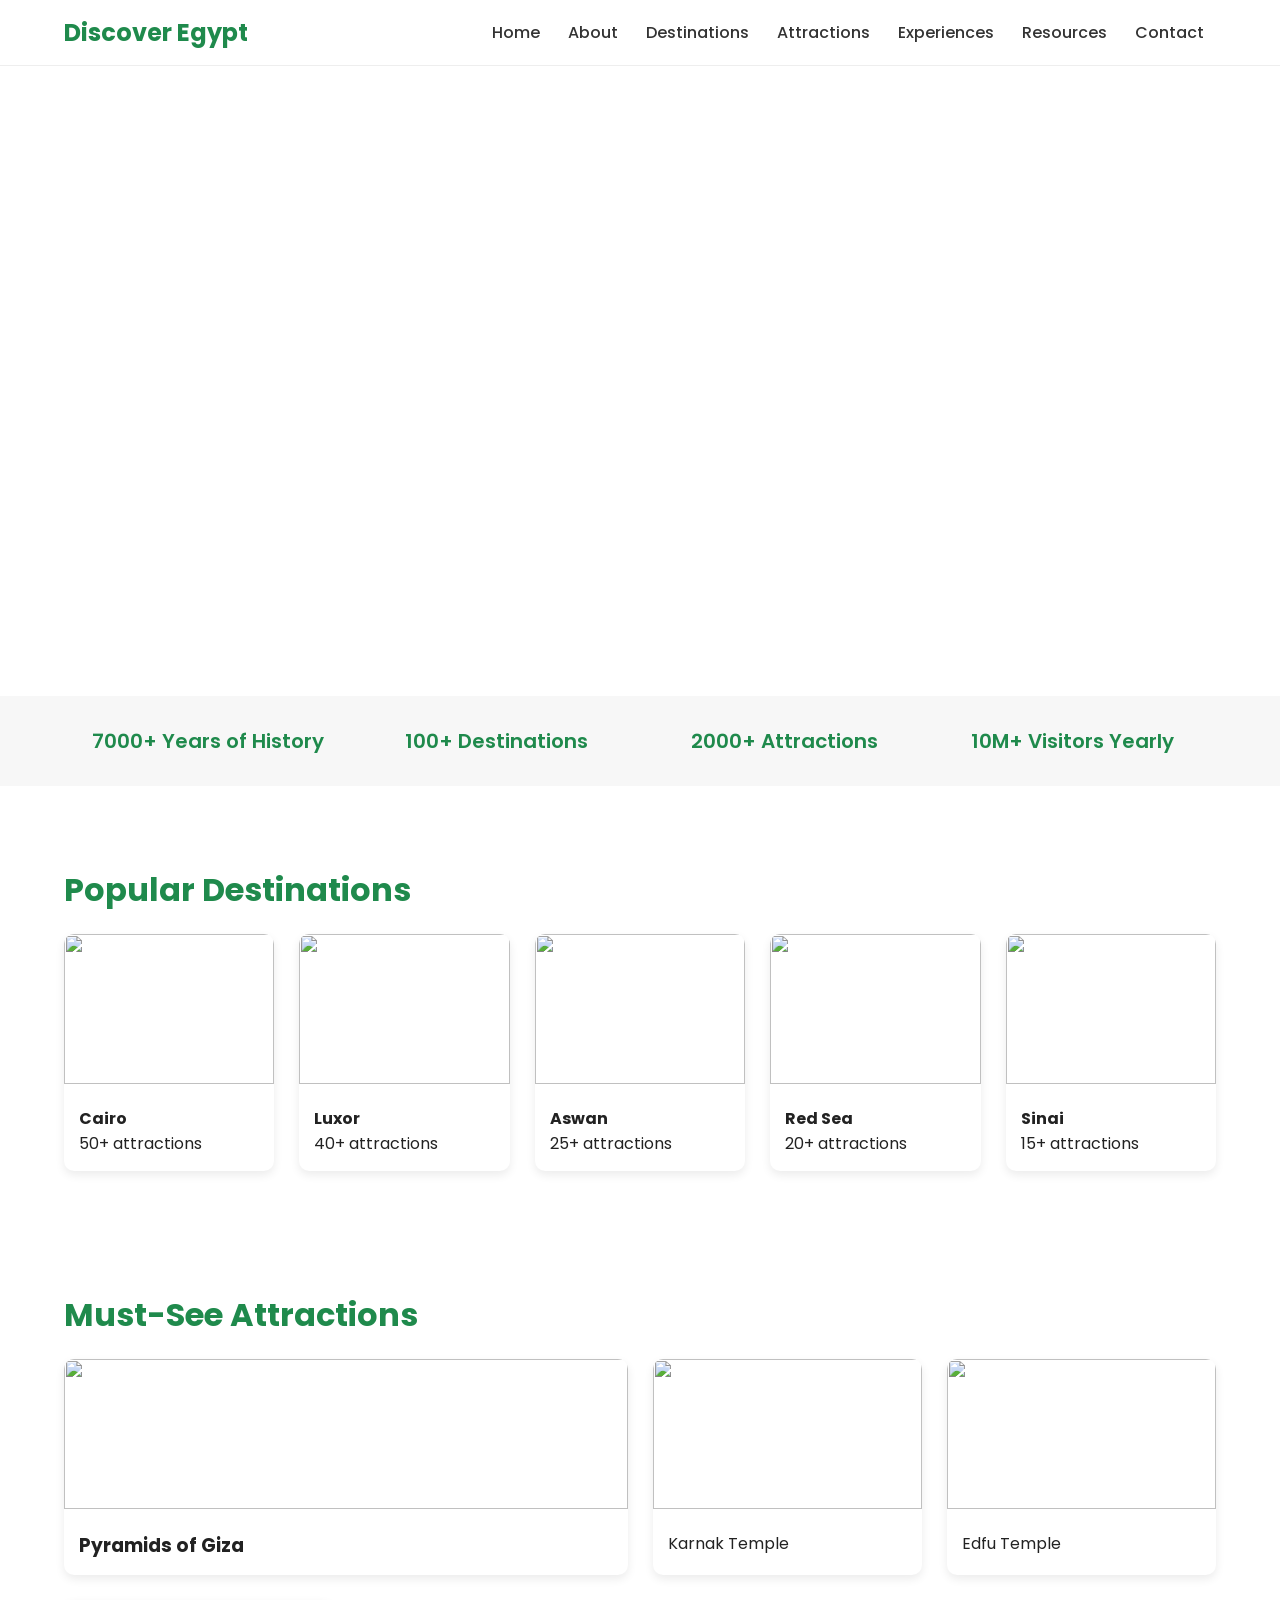
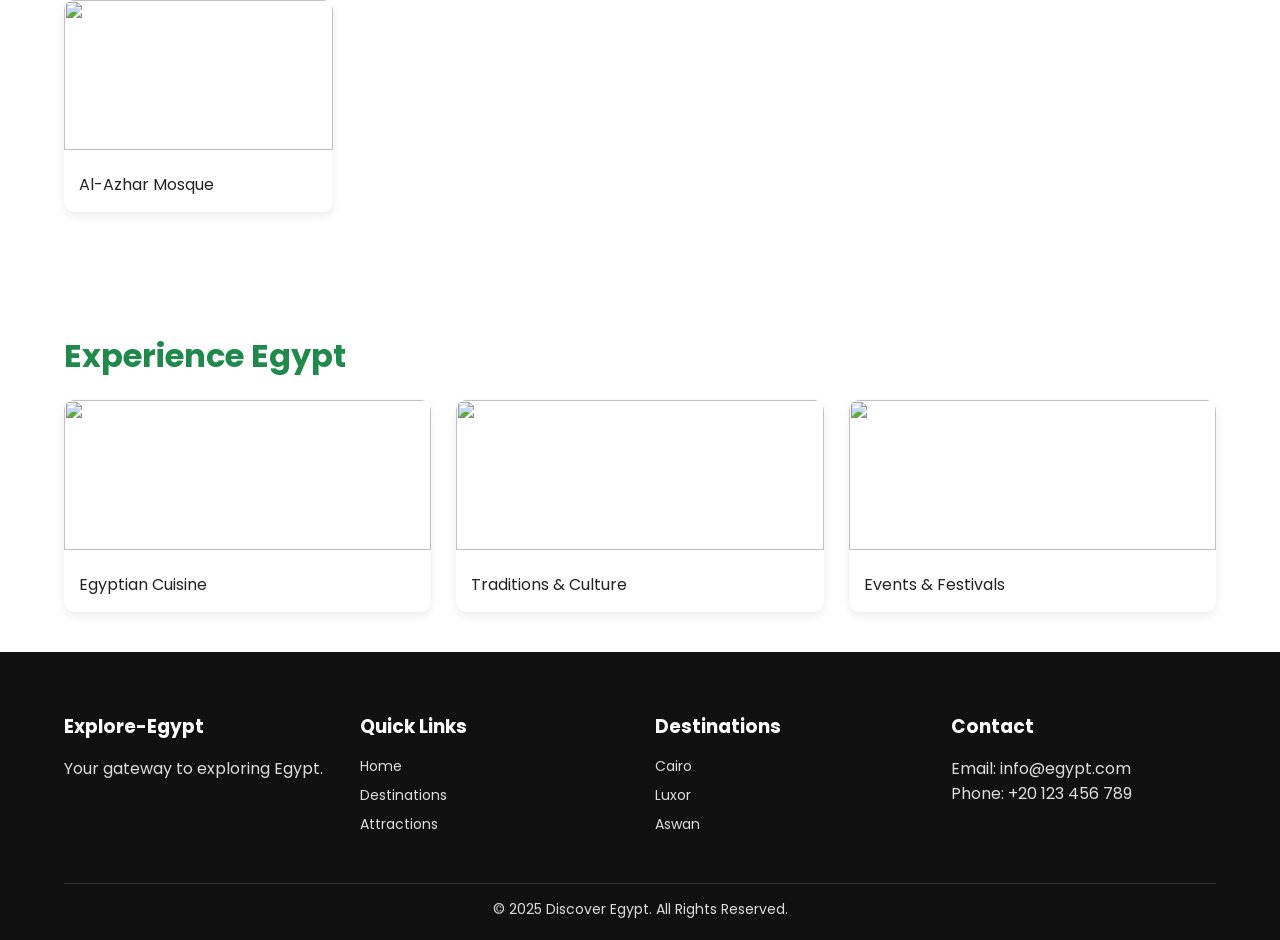
==== index.html @ 211d5eeb "footer relinked" ====
<!DOCTYPE html>
<html lang="en">
<head>
  <meta charset="UTF-8" />
  <meta name="viewport" content="width=device-width, initial-scale=1.0" />
  <title>Discover Egypt</title>
  <link rel="stylesheet" href="styles.css" />
  <link rel="preconnect" href="https://fonts.googleapis.com">
  <link rel="preconnect" href="https://fonts.gstatic.com" crossorigin>
  <link href="https://fonts.googleapis.com/css2?family=Poppins:wght@300;400;600;700&display=swap" rel="stylesheet">
 
</head>
<body>


  <!-- Header -->
  <header>
    <a href="index.html" class="logo">Discover Egypt</a>
    <nav>
      <a href="index.html">Home</a>
      <a href="pages/about-egypt/About.html">About</a>
      <a href="pages/destinations/destinations.html">Destinations</a>
      <a href="pages/attractions/attractions.html">Attractions</a>
      <a href="pages/Experience/experience.html">Experiences</a>
      <a href="#">Resources</a>
      <a href="pages/information/information.html">Contact</a>
    </nav>
  </header>

  <!-- Hero Section -->
  <div class="hero">
    <div class="hero-content">
      <h1>Experience the Magic of Egypt</h1>
      <p>Explore ancient wonders, vibrant cities, and breathtaking landscapes.</p>

    </div>


  </div>

  <!-- Stats Bar -->
  <div class="stats">
    <div>7000+ Years of History</div>
    <div>100+ Destinations</div>
    <div>2000+ Attractions</div>
    <div>10M+ Visitors Yearly</div>
  </div>

  <!-- Popular Destinations -->
  <section>
    <h2>Popular Destinations</h2>
    <div class="grid grid-6">
      <div class="card"><img src="https://images.unsplash.com/photo-1710211288826-b7df3ab71588?q=80&w=964&auto=format&fit=crop&ixlib=rb-4.1.0&ixid=M3wxMjA3fDB8MHxwaG90by1wYWdlfHx8fGVufDB8fHx8fA%3D%3D"><div class="card-body"><h4>Cairo</h4><p>50+ attractions</p></div></div>
      <div class="card"><img src="https://images.unsplash.com/photo-1587975844610-40f1ad10d07e?q=80&w=871&auto=format&fit=crop&ixlib=rb-4.1.0&ixid=M3wxMjA3fDB8MHxwaG90by1wYWdlfHx8fGVufDB8fHx8fA%3D%3D"><div class="card-body"><h4>Luxor</h4><p>40+ attractions</p></div></div>
      <div class="card"><img src="https://images.unsplash.com/photo-1644517270263-4112379d97ca?q=80&w=870&auto=format&fit=crop&ixlib=rb-4.1.0&ixid=M3wxMjA3fDB8MHxwaG90by1wYWdlfHx8fGVufDB8fHx8fA%3D%3D"><div class="card-body"><h4>Aswan</h4><p>25+ attractions</p></div></div>
      <div class="card"><img src="https://images.unsplash.com/photo-1568575621216-ca74d9a8c687?q=80&w=774&auto=format&fit=crop&ixlib=rb-4.1.0&ixid=M3wxMjA3fDB8MHxwaG90by1wYWdlfHx8fGVufDB8fHx8fA%3D%3D"><div class="card-body"><h4>Red Sea</h4><p>20+ attractions</p></div></div>
      <div class="card"><img src="https://images.unsplash.com/photo-1661270288617-f3168c7a18be?q=80&w=870&auto=format&fit=crop&ixlib=rb-4.1.0&ixid=M3wxMjA3fDB8MHxwaG90by1wYWdlfHx8fGVufDB8fHx8fA%3D%3D"><div class="card-body"><h4>Sinai</h4><p>15+ attractions</p></div></div>
    </div>
  </section>

  <!-- Must-See Attractions -->
  <section>
    <h2>Must-See Attractions</h2>
    <div class="grid grid-4">
      <div class="card" style="grid-column:span 2;">
        <img src="https://images.unsplash.com/photo-1541769740-098e80269166?q=80&w=794&auto=format&fit=crop&ixlib=rb-4.1.0&ixid=M3wxMjA3fDB8MHxwaG90by1wYWdlfHx8fGVufDB8fHx8fA%3D%3D">
        <div class="card-body"><h3>Pyramids of Giza</h3></div>
      </div>
      <div class="card"><img src="https://images.unsplash.com/photo-1663601896596-ee0f9daac04c?q=80&w=1032&auto=format&fit=crop&ixlib=rb-4.1.0&ixid=M3wxMjA3fDB8MHxwaG90by1wYWdlfHx8fGVufDB8fHx8fA%3D%3D"><div class="card-body">Karnak Temple</div></div>
      <div class="card"><img src="https://images.unsplash.com/photo-1557640047-75c97a5f1ea4?q=80&w=895&auto=format&fit=crop&ixlib=rb-4.1.0&ixid=M3wxMjA3fDB8MHxwaG90by1wYWdlfHx8fGVufDB8fHx8fA%3D%3D"><div class="card-body">Edfu Temple
</div></div>
      <div class="card"><img src="https://images.unsplash.com/photo-1760973519064-fc146406c871?q=80&w=870&auto=format&fit=crop&ixlib=rb-4.1.0&ixid=M3wxMjA3fDB8MHxwaG90by1wYWdlfHx8fGVufDB8fHx8fA%3D%3D"><div class="card-body">Al-Azhar Mosque</div></div>
    </div>
  </section>

  <!-- Experience Egypt -->
  <section>
    <h2>Experience Egypt</h2>
    <div class="grid grid-3">
      <div class="card"><img src="https://encrypted-tbn0.gstatic.com/images?q=tbn:ANd9GcRutwoFAMGiBYYudVaVljI_EJWD6Njbiil3AsA520cEIspyPs7y8ZnjxVe3uP-BN_KBZIMoJg&s=10"><div class="card-body">Egyptian Cuisine</div></div>
      <div class="card"><img src="https://unitedguidestravel.com/wp-content/uploads/2023/03/ramadan-in-egypt-celebrations-800x500.jpg"><div class="card-body">Traditions & Culture</div></div>
      <div class="card"><img src="https://www.egypttoday.com/siteimages/Larg/20251102125800580.jpg"><div class="card-body">Events & Festivals</div></div>
    </div>
  </section>

  <!-- Footer -->
  <footer>
    <div class="footer-grid">
      <div><h3>Explore-Egypt</h3><p>Your gateway to exploring Egypt.</p></div>
      <div><h3>Quick Links</h3><a href="index.html">Home</a><a href="pages/destinations/destinations.html">Destinations</a><a href="pages/attractions/attractions.html">Attractions</a></div>
      <div><h3>Destinations</h3><a href="#">Cairo</a><a href="#">Luxor</a><a href="#">Aswan</a></div>
      <div><h3>Contact</h3><p>Email: info@egypt.com</p><p>Phone: +20 123 456 789</p></div>
    </div>
    <div class="copyright">© 2025 Discover Egypt. All Rights Reserved.</div>
  </footer>

</body>
</html>
---- styles.css ----
* {margin:0; padding:0; box-sizing:border-box; font-family:'Poppins', sans-serif;}
    body {background:#fff; color:#222;}
    a {text-decoration:none;}

    /* Colors */
    :root {
      --green:#1f8a4c;
      --dark-green:#146238;
      --light:#f7f7f7;
      --gray:#555;
    }


    /* Header */
    header {padding:15px 5%; display:flex; justify-content:space-between; align-items:center; border-bottom:1px solid #eee;}
    header .logo {font-size:24px; font-weight:700; color:var(--green);} 
    header nav a {margin:0 12px; color:#333; font-weight:500;}    
    header nav a:hover {color:var(--green);}    
    header .search {font-size:20px; cursor:pointer; color:var(--green);}    

    /* Hero */
    .hero {background:url('https://images.unsplash.com/photo-1597500993730-613ee0eab73b?q=80&w=870&auto=format&fit=crop&ixlib=rb-4.1.0&ixid=M3wxMjA3fDB8MHxwaG90by1wYWdlfHx8fGVufDB8fHx8fA%3D%3D') center/cover no-repeat;
           height:70vh; display:flex; align-items:center; padding:0 5%; color:#fff; position:relative;}
    .hero-content {max-width:550px;}
    .hero h1 {font-size:48px; font-weight:700; line-height:1.2;}
    .hero p {margin:15px 0 25px; font-size:18px;}
    .btn {display:inline-block; padding:12px 25px; border-radius:6px; font-weight:600;}
    .btn-primary {background:var(--green); color:#fff;}
    .btn-outline {border:2px solid #fff; color:#fff; margin-left:10px;}


    /* Sections */
    section {padding:80px 5% 40px;}
    h2 {font-size:32px; margin-bottom:20px; color:var(--green);}    

    /* Cards Grid */
    .grid {display:grid; gap:25px;}
    .grid-3 {grid-template-columns:repeat(auto-fit, minmax(260px, 1fr));}
    .grid-4 {grid-template-columns:repeat(auto-fit, minmax(230px, 1fr));}
    .grid-6 {grid-template-columns:repeat(auto-fit, minmax(200px, 1fr));}

    .card {border-radius:10px; overflow:hidden; background:#fff; box-shadow:0 4px 10px rgba(0,0,0,0.08); transition:0.3s;}
    .card:hover {transform:translateY(-5px);}    
    .card img {width:100%; height:150px; object-fit:cover;}
    .card-body {padding:15px;}

    /* Stats Bar */
    .stats {background:var(--light); display:grid; grid-template-columns:repeat(4,1fr);
            text-align:center; padding:30px 5%;}
    .stats div {font-size:20px; font-weight:600; color:var(--green);}    

    /* CTA */
    .cta {background:var(--green); color:#fff; text-align:center; padding:60px 5%; border-radius:10px;}
    .cta h2 {color:#fff; margin-bottom:20px;}
    .cta .btn-outline {border-color:#fff;}

    /* Footer */
    footer {background:#111; color:#ddd; padding:60px 5% 20px;}
    footer h3 {color:#fff; margin-bottom:15px;}
    .footer-grid {display:grid; grid-template-columns:repeat(auto-fit, minmax(220px,1fr)); gap:30px;}
    footer a {color:#ddd; display:block; margin-bottom:8px; font-size:14px;}

    .copyright {text-align:center; border-top:1px solid #333; margin-top:40px; padding-top:15px; font-size:14px;}
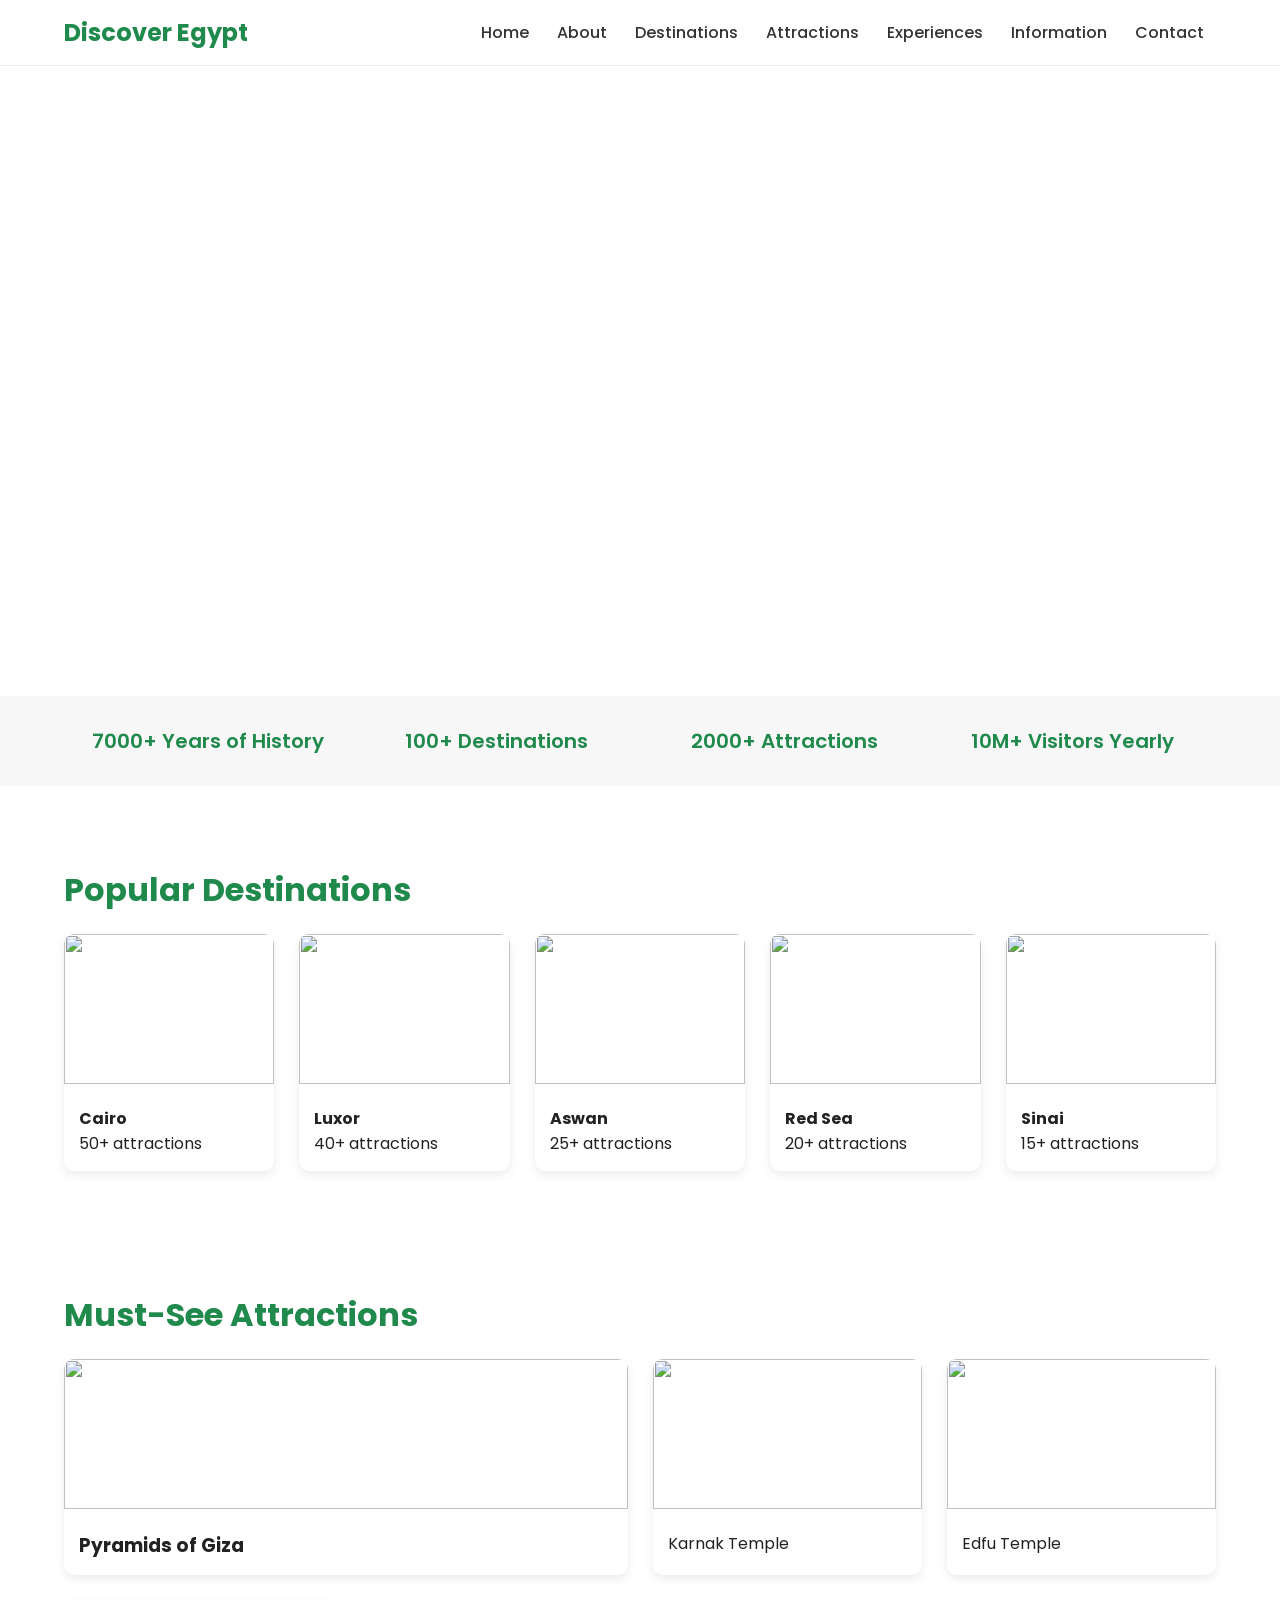
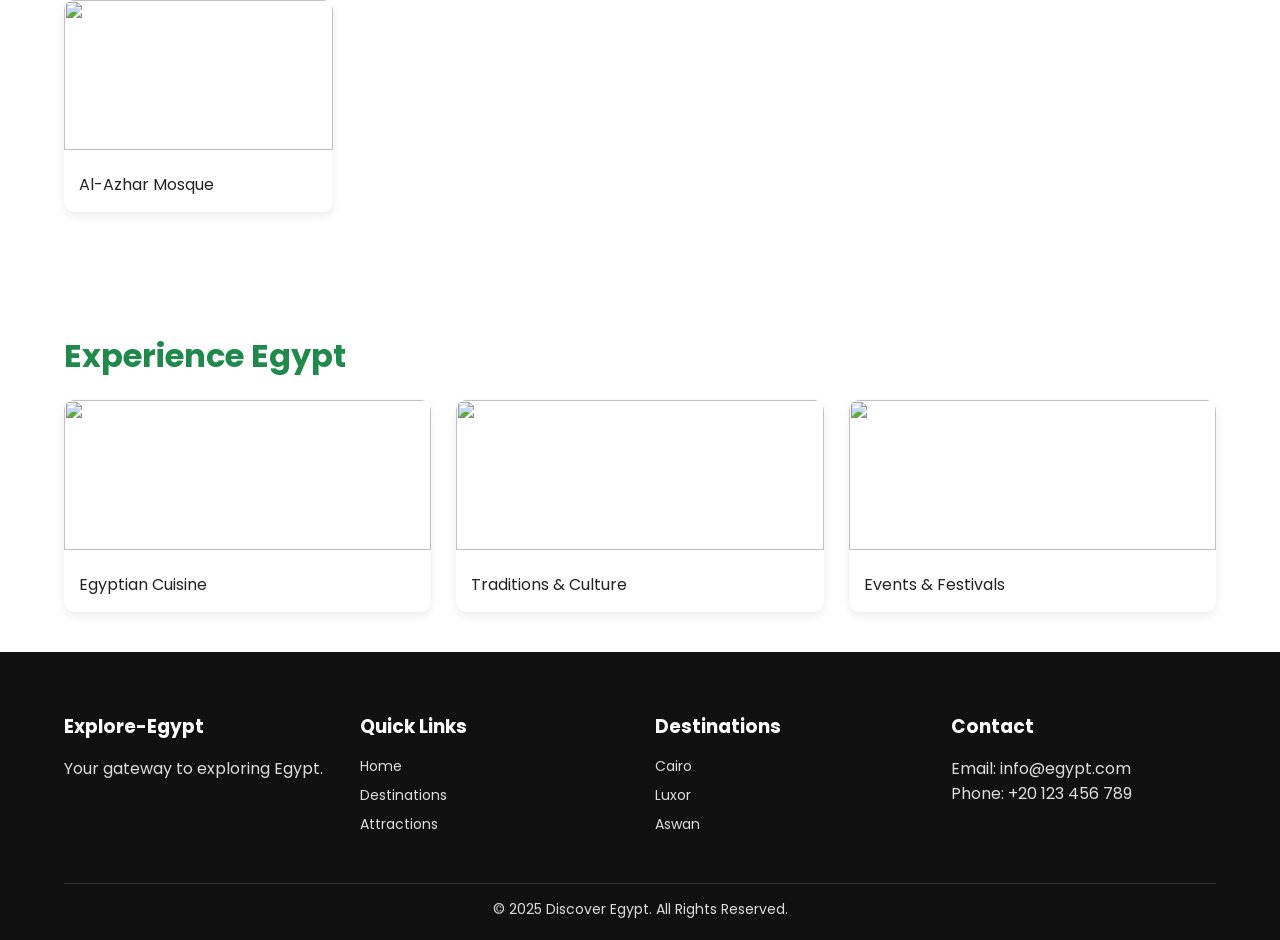
==== commit 033ed230: "details" ====
--- a/index.html
+++ b/index.html
@@ -1,5 +1,6 @@
 <!DOCTYPE html>
 <html lang="en">
+
 <head>
   <meta charset="UTF-8" />
   <meta name="viewport" content="width=device-width, initial-scale=1.0" />
@@ -8,8 +9,9 @@
   <link rel="preconnect" href="https://fonts.googleapis.com">
   <link rel="preconnect" href="https://fonts.gstatic.com" crossorigin>
   <link href="https://fonts.googleapis.com/css2?family=Poppins:wght@300;400;600;700&display=swap" rel="stylesheet">
- 
+
 </head>
+
 <body>
 
 
@@ -21,9 +23,9 @@
       <a href="pages/about-egypt/About.html">About</a>
       <a href="pages/destinations/destinations.html">Destinations</a>
       <a href="pages/attractions/attractions.html">Attractions</a>
-      <a href="pages/Experience/experience.html">Experiences</a>
-      <a href="#">Resources</a>
-      <a href="pages/information/information.html">Contact</a>
+      <a href="#">Experiences</a>
+      <a href="pages/information/information.html">Information</a>
+      <a href="pages/information/information.html#contact">Contact</a>
     </nav>
   </header>
 
@@ -50,11 +52,41 @@
   <section>
     <h2>Popular Destinations</h2>
     <div class="grid grid-6">
-      <div class="card"><img src="https://images.unsplash.com/photo-1710211288826-b7df3ab71588?q=80&w=964&auto=format&fit=crop&ixlib=rb-4.1.0&ixid=M3wxMjA3fDB8MHxwaG90by1wYWdlfHx8fGVufDB8fHx8fA%3D%3D"><div class="card-body"><h4>Cairo</h4><p>50+ attractions</p></div></div>
-      <div class="card"><img src="https://images.unsplash.com/photo-1587975844610-40f1ad10d07e?q=80&w=871&auto=format&fit=crop&ixlib=rb-4.1.0&ixid=M3wxMjA3fDB8MHxwaG90by1wYWdlfHx8fGVufDB8fHx8fA%3D%3D"><div class="card-body"><h4>Luxor</h4><p>40+ attractions</p></div></div>
-      <div class="card"><img src="https://images.unsplash.com/photo-1644517270263-4112379d97ca?q=80&w=870&auto=format&fit=crop&ixlib=rb-4.1.0&ixid=M3wxMjA3fDB8MHxwaG90by1wYWdlfHx8fGVufDB8fHx8fA%3D%3D"><div class="card-body"><h4>Aswan</h4><p>25+ attractions</p></div></div>
-      <div class="card"><img src="https://images.unsplash.com/photo-1568575621216-ca74d9a8c687?q=80&w=774&auto=format&fit=crop&ixlib=rb-4.1.0&ixid=M3wxMjA3fDB8MHxwaG90by1wYWdlfHx8fGVufDB8fHx8fA%3D%3D"><div class="card-body"><h4>Red Sea</h4><p>20+ attractions</p></div></div>
-      <div class="card"><img src="https://images.unsplash.com/photo-1661270288617-f3168c7a18be?q=80&w=870&auto=format&fit=crop&ixlib=rb-4.1.0&ixid=M3wxMjA3fDB8MHxwaG90by1wYWdlfHx8fGVufDB8fHx8fA%3D%3D"><div class="card-body"><h4>Sinai</h4><p>15+ attractions</p></div></div>
+      <div class="card" data-card-key="cairo"><img
+          src="https://images.unsplash.com/photo-1710211288826-b7df3ab71588?q=80&w=964&auto=format&fit=crop&ixlib=rb-4.1.0&ixid=M3wxMjA3fDB8MHxwaG90by1wYWdlfHx8fGVufDB8fHx8fA%3D%3D">
+        <div class="card-body">
+          <h4>Cairo</h4>
+          <p>50+ attractions</p>
+        </div>
+      </div>
+      <div class="card" data-card-key="luxor"><img
+          src="https://images.unsplash.com/photo-1587975844610-40f1ad10d07e?q=80&w=871&auto=format&fit=crop&ixlib=rb-4.1.0&ixid=M3wxMjA3fDB8MHxwaG90by1wYWdlfHx8fGVufDB8fHx8fA%3D%3D">
+        <div class="card-body">
+          <h4>Luxor</h4>
+          <p>40+ attractions</p>
+        </div>
+      </div>
+      <div class="card" data-card-key="aswan"><img
+          src="https://images.unsplash.com/photo-1644517270263-4112379d97ca?q=80&w=870&auto=format&fit=crop&ixlib=rb-4.1.0&ixid=M3wxMjA3fDB8MHxwaG90by1wYWdlfHx8fGVufDB8fHx8fA%3D%3D">
+        <div class="card-body">
+          <h4>Aswan</h4>
+          <p>25+ attractions</p>
+        </div>
+      </div>
+      <div class="card" data-card-key="redsea"><img
+          src="https://images.unsplash.com/photo-1568575621216-ca74d9a8c687?q=80&w=774&auto=format&fit=crop&ixlib=rb-4.1.0&ixid=M3wxMjA3fDB8MHxwaG90by1wYWdlfHx8fGVufDB8fHx8fA%3D%3D">
+        <div class="card-body">
+          <h4>Red Sea</h4>
+          <p>20+ attractions</p>
+        </div>
+      </div>
+      <div class="card" data-card-key="sinai"><img
+          src="https://images.unsplash.com/photo-1661270288617-f3168c7a18be?q=80&w=870&auto=format&fit=crop&ixlib=rb-4.1.0&ixid=M3wxMjA3fDB8MHxwaG90by1wYWdlfHx8fGVufDB8fHx8fA%3D%3D">
+        <div class="card-body">
+          <h4>Sinai</h4>
+          <p>15+ attractions</p>
+        </div>
+      </div>
     </div>
   </section>
 
@@ -62,14 +94,26 @@
   <section>
     <h2>Must-See Attractions</h2>
     <div class="grid grid-4">
-      <div class="card" style="grid-column:span 2;">
-        <img src="https://images.unsplash.com/photo-1541769740-098e80269166?q=80&w=794&auto=format&fit=crop&ixlib=rb-4.1.0&ixid=M3wxMjA3fDB8MHxwaG90by1wYWdlfHx8fGVufDB8fHx8fA%3D%3D">
-        <div class="card-body"><h3>Pyramids of Giza</h3></div>
+      <div class="card" style="grid-column:span 2;" data-card-key="pyramids-giza">
+        <img
+          src="https://images.unsplash.com/photo-1541769740-098e80269166?q=80&w=794&auto=format&fit=crop&ixlib=rb-4.1.0&ixid=M3wxMjA3fDB8MHxwaG90by1wYWdlfHx8fGVufDB8fHx8fA%3D%3D">
+        <div class="card-body">
+          <h3>Pyramids of Giza</h3>
+        </div>
       </div>
-      <div class="card"><img src="https://images.unsplash.com/photo-1663601896596-ee0f9daac04c?q=80&w=1032&auto=format&fit=crop&ixlib=rb-4.1.0&ixid=M3wxMjA3fDB8MHxwaG90by1wYWdlfHx8fGVufDB8fHx8fA%3D%3D"><div class="card-body">Karnak Temple</div></div>
-      <div class="card"><img src="https://images.unsplash.com/photo-1557640047-75c97a5f1ea4?q=80&w=895&auto=format&fit=crop&ixlib=rb-4.1.0&ixid=M3wxMjA3fDB8MHxwaG90by1wYWdlfHx8fGVufDB8fHx8fA%3D%3D"><div class="card-body">Edfu Temple
-</div></div>
-      <div class="card"><img src="https://images.unsplash.com/photo-1760973519064-fc146406c871?q=80&w=870&auto=format&fit=crop&ixlib=rb-4.1.0&ixid=M3wxMjA3fDB8MHxwaG90by1wYWdlfHx8fGVufDB8fHx8fA%3D%3D"><div class="card-body">Al-Azhar Mosque</div></div>
+      <div class="card" data-card-key="karnak-temple"><img
+          src="https://images.unsplash.com/photo-1663601896596-ee0f9daac04c?q=80&w=1032&auto=format&fit=crop&ixlib=rb-4.1.0&ixid=M3wxMjA3fDB8MHxwaG90by1wYWdlfHx8fGVufDB8fHx8fA%3D%3D">
+        <div class="card-body">Karnak Temple</div>
+      </div>
+      <div class="card" data-card-key="edfu-temple"><img
+          src="https://images.unsplash.com/photo-1557640047-75c97a5f1ea4?q=80&w=895&auto=format&fit=crop&ixlib=rb-4.1.0&ixid=M3wxMjA3fDB8MHxwaG90by1wYWdlfHx8fGVufDB8fHx8fA%3D%3D">
+        <div class="card-body">Edfu Temple
+        </div>
+      </div>
+      <div class="card" data-card-key="al-azhar-mosque"><img
+          src="https://images.unsplash.com/photo-1760973519064-fc146406c871?q=80&w=870&auto=format&fit=crop&ixlib=rb-4.1.0&ixid=M3wxMjA3fDB8MHxwaG90by1wYWdlfHx8fGVufDB8fHx8fA%3D%3D">
+        <div class="card-body">Al-Azhar Mosque</div>
+      </div>
     </div>
   </section>
 
@@ -77,22 +121,44 @@
   <section>
     <h2>Experience Egypt</h2>
     <div class="grid grid-3">
-      <div class="card"><img src="https://encrypted-tbn0.gstatic.com/images?q=tbn:ANd9GcRutwoFAMGiBYYudVaVljI_EJWD6Njbiil3AsA520cEIspyPs7y8ZnjxVe3uP-BN_KBZIMoJg&s=10"><div class="card-body">Egyptian Cuisine</div></div>
-      <div class="card"><img src="https://unitedguidestravel.com/wp-content/uploads/2023/03/ramadan-in-egypt-celebrations-800x500.jpg"><div class="card-body">Traditions & Culture</div></div>
-      <div class="card"><img src="https://www.egypttoday.com/siteimages/Larg/20251102125800580.jpg"><div class="card-body">Events & Festivals</div></div>
+      <div class="card" data-card-key="egyptian-cuisine"><img
+          src="https://encrypted-tbn0.gstatic.com/images?q=tbn:ANd9GcRutwoFAMGiBYYudVaVljI_EJWD6Njbiil3AsA520cEIspyPs7y8ZnjxVe3uP-BN_KBZIMoJg&s=10">
+        <div class="card-body">Egyptian Cuisine</div>
+      </div>
+      <div class="card" data-card-key="traditions-culture"><img
+          src="https://unitedguidestravel.com/wp-content/uploads/2023/03/ramadan-in-egypt-celebrations-800x500.jpg">
+        <div class="card-body">Traditions & Culture</div>
+      </div>
+      <div class="card" data-card-key="events-festivals"><img src="https://www.egypttoday.com/siteimages/Larg/20251102125800580.jpg">
+        <div class="card-body">Events & Festivals</div>
+      </div>
     </div>
   </section>
 
   <!-- Footer -->
   <footer>
     <div class="footer-grid">
-      <div><h3>Explore-Egypt</h3><p>Your gateway to exploring Egypt.</p></div>
-      <div><h3>Quick Links</h3><a href="index.html">Home</a><a href="pages/destinations/destinations.html">Destinations</a><a href="pages/attractions/attractions.html">Attractions</a></div>
-      <div><h3>Destinations</h3><a href="#">Cairo</a><a href="#">Luxor</a><a href="#">Aswan</a></div>
-      <div><h3>Contact</h3><p>Email: info@egypt.com</p><p>Phone: +20 123 456 789</p></div>
+      <div>
+        <h3>Explore-Egypt</h3>
+        <p>Your gateway to exploring Egypt.</p>
+      </div>
+      <div>
+        <h3>Quick Links</h3><a href="index.html">Home</a><a
+          href="pages/destinations/destinations.html">Destinations</a><a
+          href="pages/attractions/attractions.html">Attractions</a>
+      </div>
+      <div>
+        <h3>Destinations</h3><a href="#">Cairo</a><a href="#">Luxor</a><a href="#">Aswan</a>
+      </div>
+      <div>
+        <h3>Contact</h3>
+        <p>Email: info@egypt.com</p>
+        <p>Phone: +20 123 456 789</p>
+      </div>
     </div>
     <div class="copyright">© 2025 Discover Egypt. All Rights Reserved.</div>
   </footer>
 
 </body>
-</html>
+
+</html>
--- a/styles.css
+++ b/styles.css
@@ -1,63 +1,220 @@
-    * {margin:0; padding:0; box-sizing:border-box; font-family:'Poppins', sans-serif;}
-    body {background:#fff; color:#222;}
-    a {text-decoration:none;}
+    * {
+      margin: 0;
+      padding: 0;
+      box-sizing: border-box;
+      font-family: 'Poppins', sans-serif;
+    }
+
+    body {
+      background: #fff;
+      color: #222;
+    }
+
+    a {
+      text-decoration: none;
+    }
 
     /* Colors */
     :root {
-      --green:#1f8a4c;
-      --dark-green:#146238;
-      --light:#f7f7f7;
-      --gray:#555;
+      --green: #1f8a4c;
+      --dark-green: #146238;
+      --light: #f7f7f7;
+      --gray: #555;
     }
 
 
     /* Header */
-    header {padding:15px 5%; display:flex; justify-content:space-between; align-items:center; border-bottom:1px solid #eee;}
-    header .logo {font-size:24px; font-weight:700; color:var(--green);} 
-    header nav a {margin:0 12px; color:#333; font-weight:500;}    
-    header nav a:hover {color:var(--green);}    
-    header .search {font-size:20px; cursor:pointer; color:var(--green);}    
+    header {
+      padding: 15px 5%;
+      display: flex;
+      justify-content: space-between;
+      align-items: center;
+      border-bottom: 1px solid #eee;
+    }
+
+    header .logo {
+      font-size: 24px;
+      font-weight: 700;
+      color: var(--green);
+      text-decoration: none;
+    }
+
+    header nav a {
+      margin: 0 12px;
+      color: #333;
+      font-weight: 500;
+      text-decoration: none;
+    }
+
+    header nav a:hover {
+      color: var(--green);
+      text-decoration: none;
+    }
+
+    header .search {
+      font-size: 20px;
+      cursor: pointer;
+      color: var(--green);
+    }
 
     /* Hero */
-    .hero {background:url('https://images.unsplash.com/photo-1597500993730-613ee0eab73b?q=80&w=870&auto=format&fit=crop&ixlib=rb-4.1.0&ixid=M3wxMjA3fDB8MHxwaG90by1wYWdlfHx8fGVufDB8fHx8fA%3D%3D') center/cover no-repeat;
-           height:70vh; display:flex; align-items:center; padding:0 5%; color:#fff; position:relative;}
-    .hero-content {max-width:550px;}
-    .hero h1 {font-size:48px; font-weight:700; line-height:1.2;}
-    .hero p {margin:15px 0 25px; font-size:18px;}
-    .btn {display:inline-block; padding:12px 25px; border-radius:6px; font-weight:600;}
-    .btn-primary {background:var(--green); color:#fff;}
-    .btn-outline {border:2px solid #fff; color:#fff; margin-left:10px;}
+    .hero {
+      background: url('https://images.unsplash.com/photo-1597500993730-613ee0eab73b?q=80&w=870&auto=format&fit=crop&ixlib=rb-4.1.0&ixid=M3wxMjA3fDB8MHxwaG90by1wYWdlfHx8fGVufDB8fHx8fA%3D%3D') center/cover no-repeat;
+      height: 70vh;
+      display: flex;
+      align-items: center;
+      padding: 0 5%;
+      color: #fff;
+      position: relative;
+    }
+
+    .hero-content {
+      max-width: 550px;
+    }
+
+    .hero h1 {
+      font-size: 48px;
+      font-weight: 700;
+      line-height: 1.2;
+    }
+
+    .hero p {
+      margin: 15px 0 25px;
+      font-size: 18px;
+    }
+
+    .btn {
+      display: inline-block;
+      padding: 12px 25px;
+      border-radius: 6px;
+      font-weight: 600;
+    }
+
+    .btn-primary {
+      background: var(--green);
+      color: #fff;
+    }
+
+    .btn-outline {
+      border: 2px solid #fff;
+      color: #fff;
+      margin-left: 10px;
+    }
 
 
     /* Sections */
-    section {padding:80px 5% 40px;}
-    h2 {font-size:32px; margin-bottom:20px; color:var(--green);}    
+    section {
+      padding: 80px 5% 40px;
+    }
+
+    h2 {
+      font-size: 32px;
+      margin-bottom: 20px;
+      color: var(--green);
+    }
 
     /* Cards Grid */
-    .grid {display:grid; gap:25px;}
-    .grid-3 {grid-template-columns:repeat(auto-fit, minmax(260px, 1fr));}
-    .grid-4 {grid-template-columns:repeat(auto-fit, minmax(230px, 1fr));}
-    .grid-6 {grid-template-columns:repeat(auto-fit, minmax(200px, 1fr));}
-
-    .card {border-radius:10px; overflow:hidden; background:#fff; box-shadow:0 4px 10px rgba(0,0,0,0.08); transition:0.3s;}
-    .card:hover {transform:translateY(-5px);}    
-    .card img {width:100%; height:150px; object-fit:cover;}
-    .card-body {padding:15px;}
+    .grid {
+      display: grid;
+      gap: 25px;
+    }
+
+    .grid-3 {
+      grid-template-columns: repeat(auto-fit, minmax(260px, 1fr));
+    }
+
+    .grid-4 {
+      grid-template-columns: repeat(auto-fit, minmax(230px, 1fr));
+    }
+
+    .grid-6 {
+      grid-template-columns: repeat(auto-fit, minmax(200px, 1fr));
+    }
+
+    .card {
+      border-radius: 10px;
+      overflow: hidden;
+      background: #fff;
+      box-shadow: 0 4px 10px rgba(0, 0, 0, 0.08);
+      transition: 0.3s;
+    }
+
+    .card:hover {
+      transform: translateY(-5px);
+    }
+
+    .card img {
+      width: 100%;
+      height: 150px;
+      object-fit: cover;
+    }
+
+    .card-body {
+      padding: 15px;
+    }
 
     /* Stats Bar */
-    .stats {background:var(--light); display:grid; grid-template-columns:repeat(4,1fr);
-            text-align:center; padding:30px 5%;}
-    .stats div {font-size:20px; font-weight:600; color:var(--green);}    
+    .stats {
+      background: var(--light);
+      display: grid;
+      grid-template-columns: repeat(4, 1fr);
+      text-align: center;
+      padding: 30px 5%;
+    }
+
+    .stats div {
+      font-size: 20px;
+      font-weight: 600;
+      color: var(--green);
+    }
 
     /* CTA */
-    .cta {background:var(--green); color:#fff; text-align:center; padding:60px 5%; border-radius:10px;}
-    .cta h2 {color:#fff; margin-bottom:20px;}
-    .cta .btn-outline {border-color:#fff;}
+    .cta {
+      background: var(--green);
+      color: #fff;
+      text-align: center;
+      padding: 60px 5%;
+      border-radius: 10px;
+    }
+
+    .cta h2 {
+      color: #fff;
+      margin-bottom: 20px;
+    }
+
+    .cta .btn-outline {
+      border-color: #fff;
+    }
 
     /* Footer */
-    footer {background:#111; color:#ddd; padding:60px 5% 20px;}
-    footer h3 {color:#fff; margin-bottom:15px;}
-    .footer-grid {display:grid; grid-template-columns:repeat(auto-fit, minmax(220px,1fr)); gap:30px;}
-    footer a {color:#ddd; display:block; margin-bottom:8px; font-size:14px;}
-
-    .copyright {text-align:center; border-top:1px solid #333; margin-top:40px; padding-top:15px; font-size:14px;}
+    footer {
+      background: #111;
+      color: #ddd;
+      padding: 60px 5% 20px;
+    }
+
+    footer h3 {
+      color: #fff;
+      margin-bottom: 15px;
+    }
+
+    .footer-grid {
+      display: grid;
+      grid-template-columns: repeat(auto-fit, minmax(220px, 1fr));
+      gap: 30px;
+    }
+
+    footer a {
+      color: #ddd;
+      display: block;
+      margin-bottom: 8px;
+      font-size: 14px;
+    }
+
+    .copyright {
+      text-align: center;
+      border-top: 1px solid #333;
+      margin-top: 40px;
+      padding-top: 15px;
+      font-size: 14px;
+    }
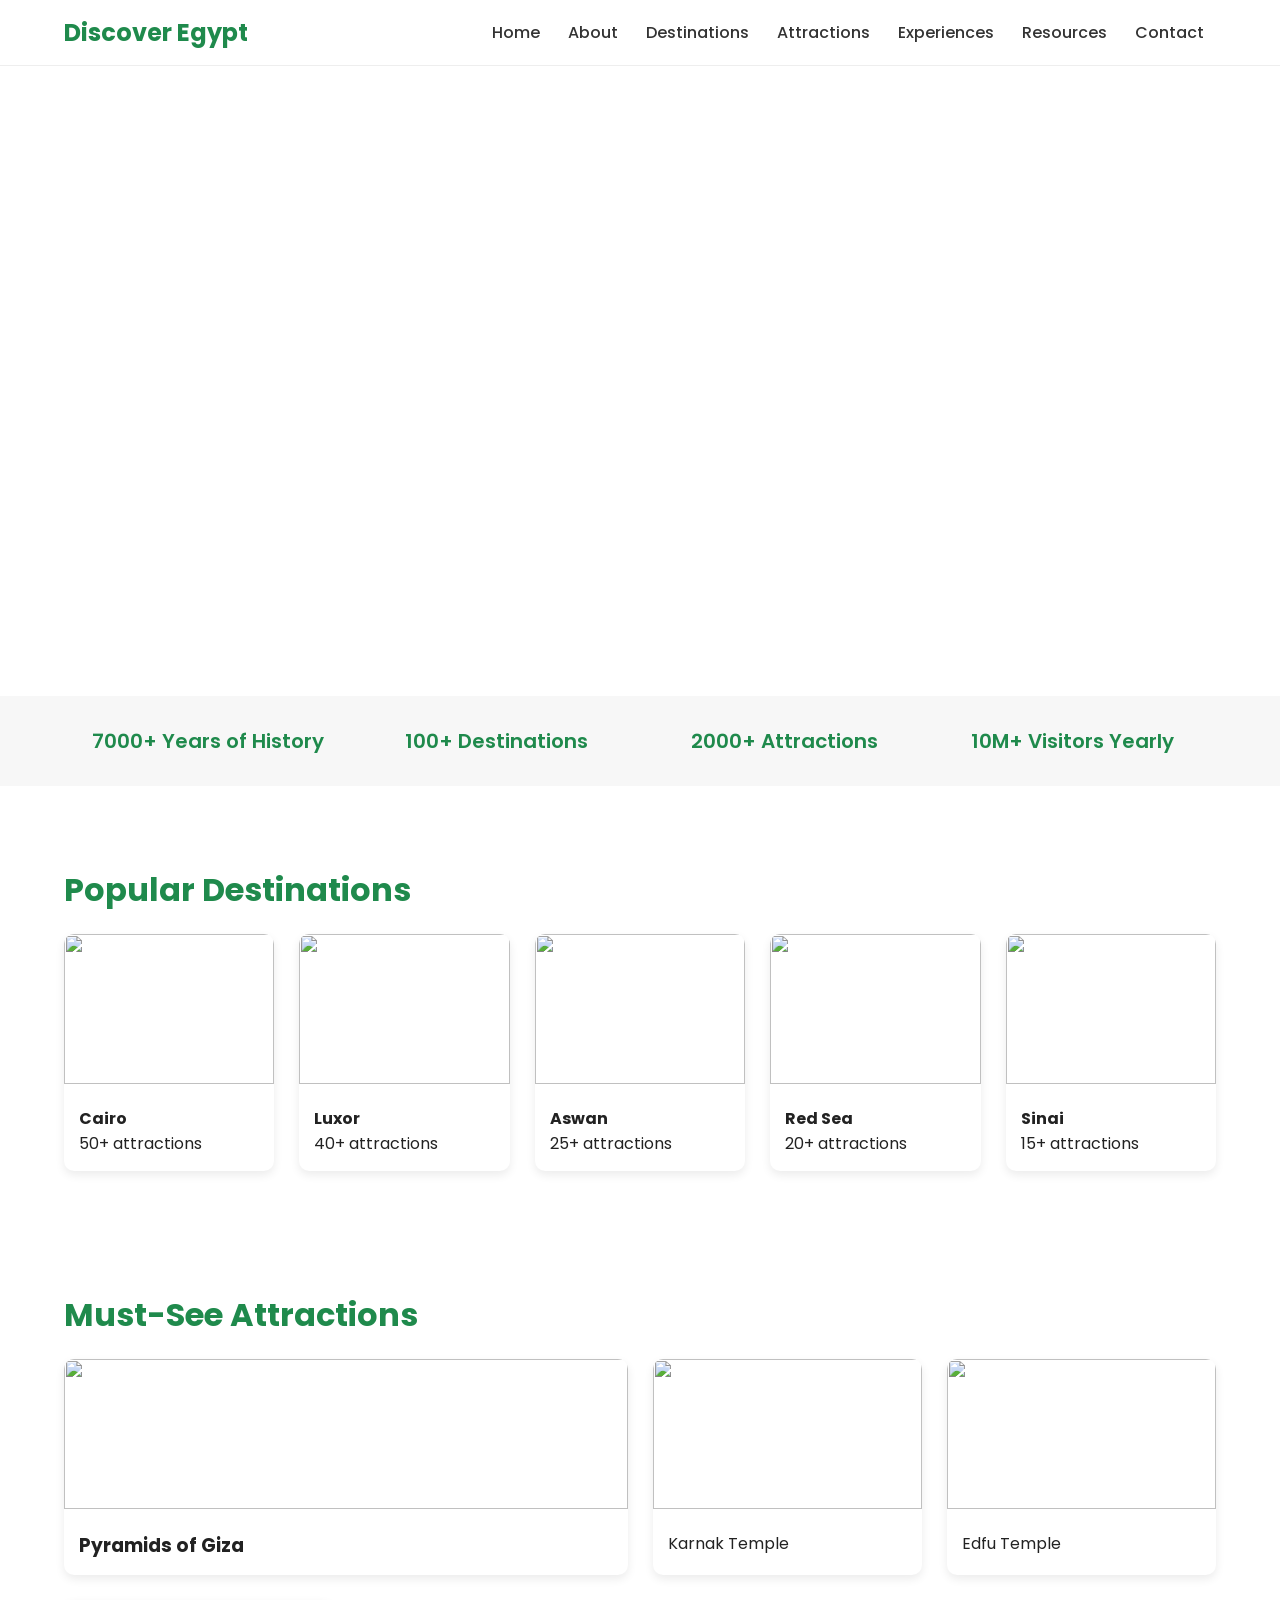
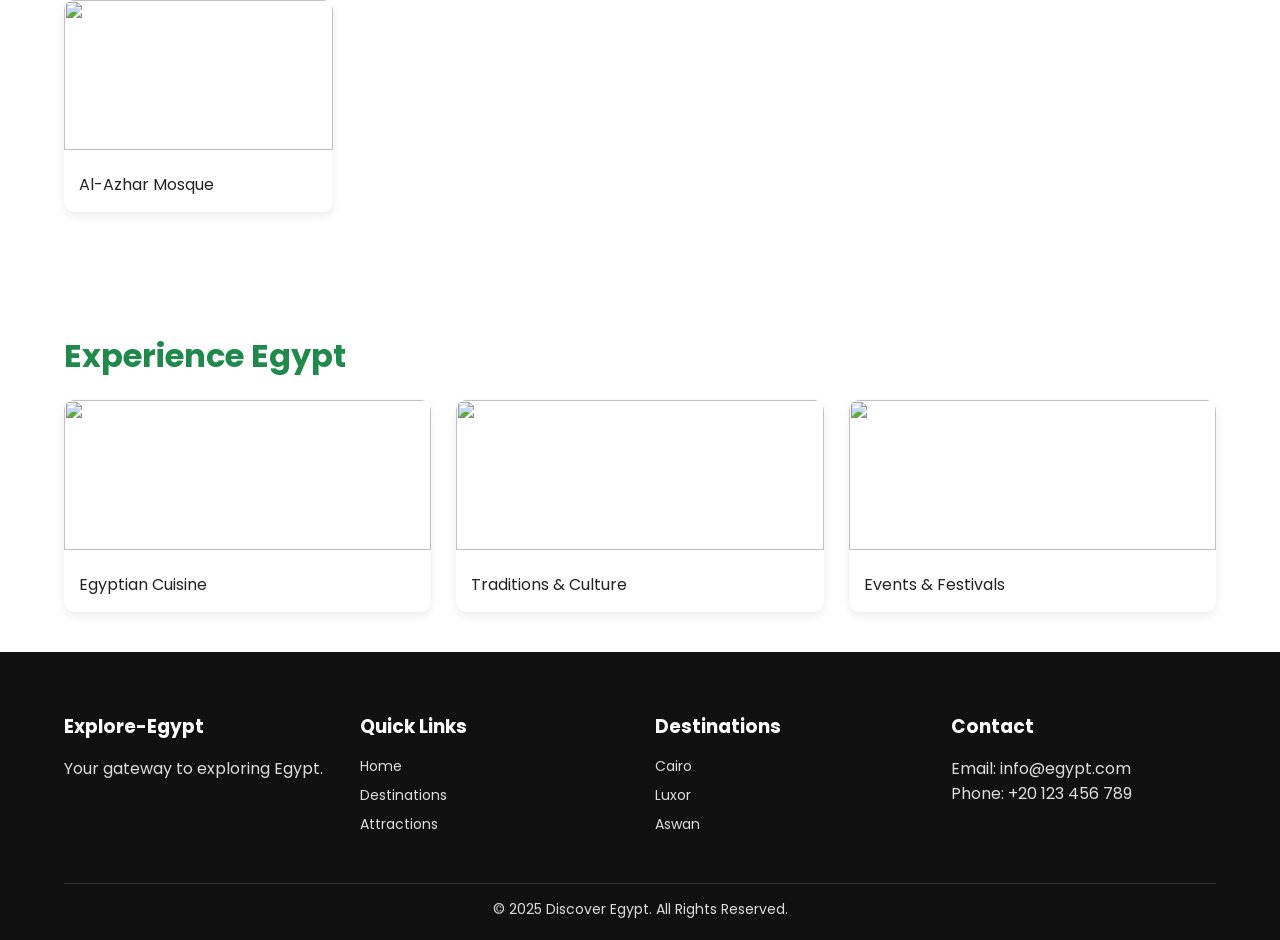
==== commit 65cca568: "merged" ====
--- a/index.html
+++ b/index.html
@@ -23,8 +23,8 @@
       <a href="pages/about-egypt/About.html">About</a>
       <a href="pages/destinations/destinations.html">Destinations</a>
       <a href="pages/attractions/attractions.html">Attractions</a>
-      <a href="#">Experiences</a>
-      <a href="pages/information/information.html">Information</a>
+      <a href="pages/experiences/experiences.html">Experiences</a>
+      <a href="">Resources</a>
       <a href="pages/information/information.html#contact">Contact</a>
     </nav>
   </header>
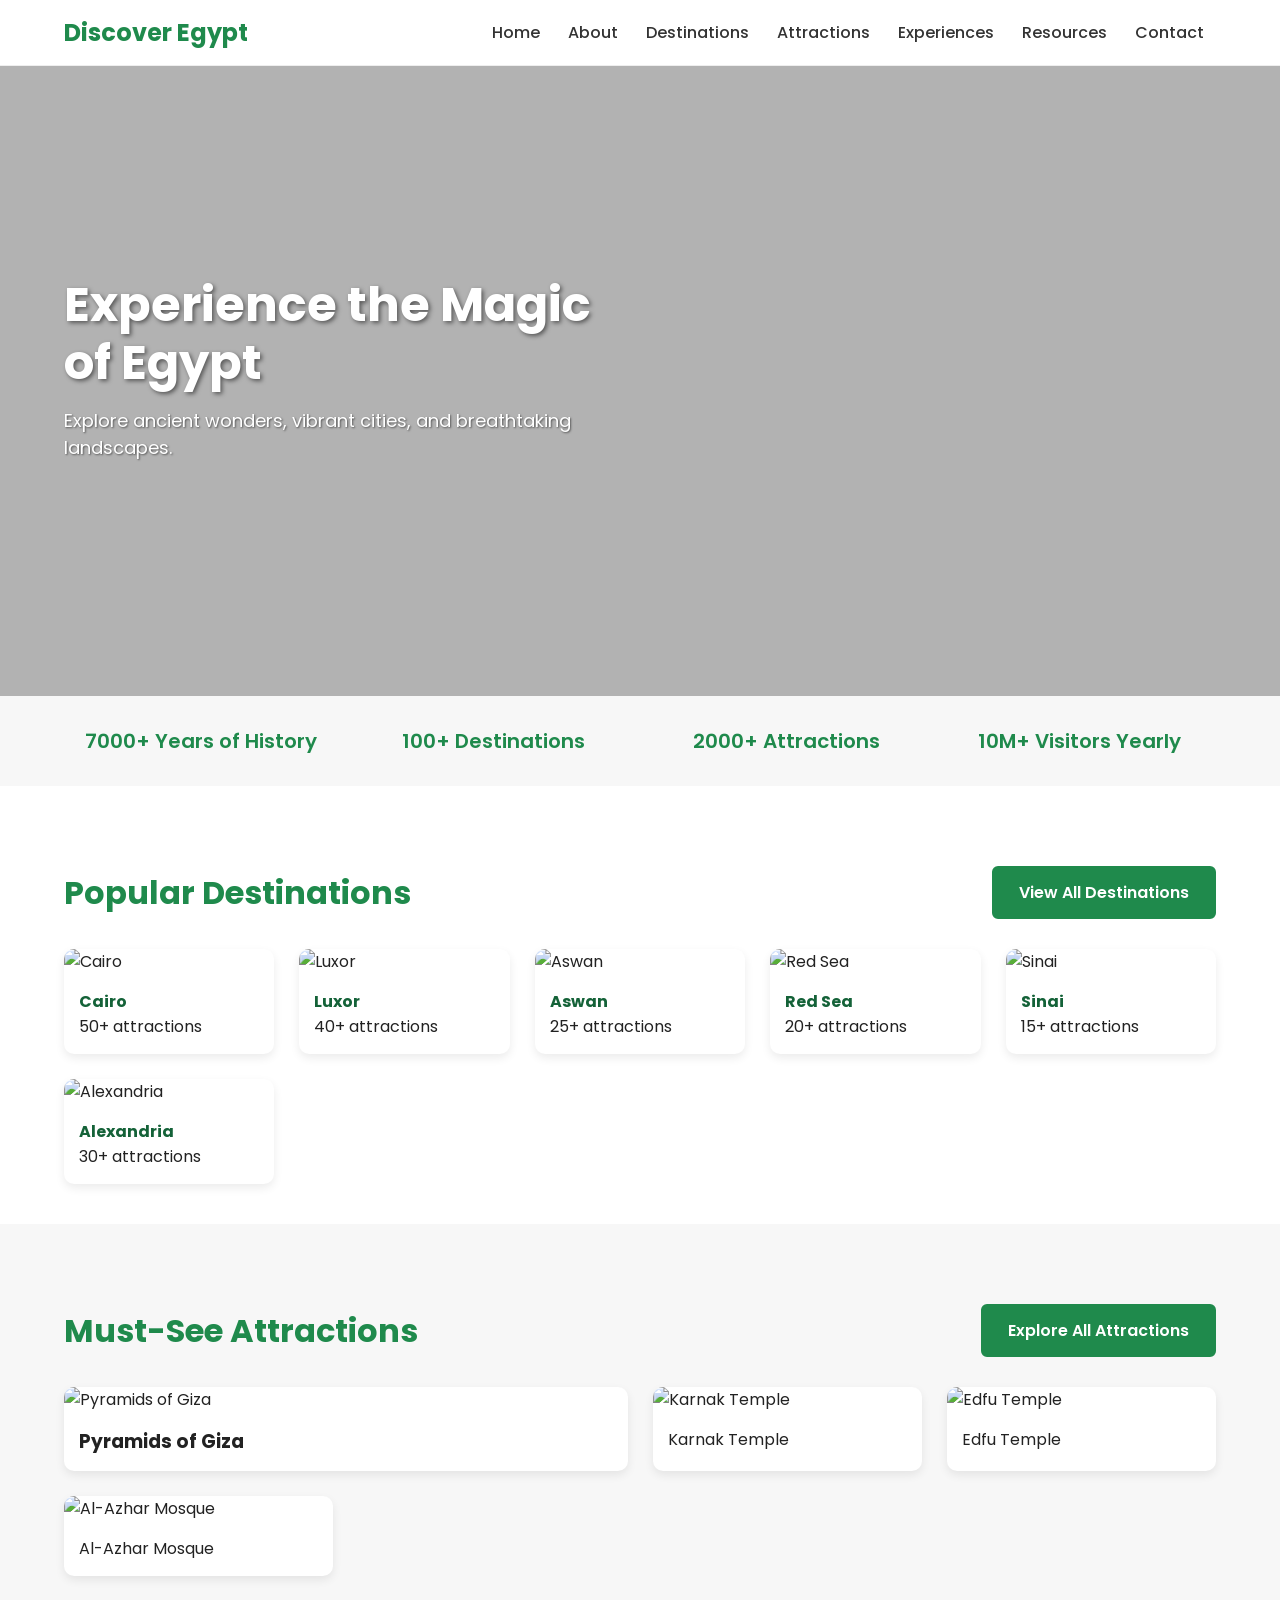
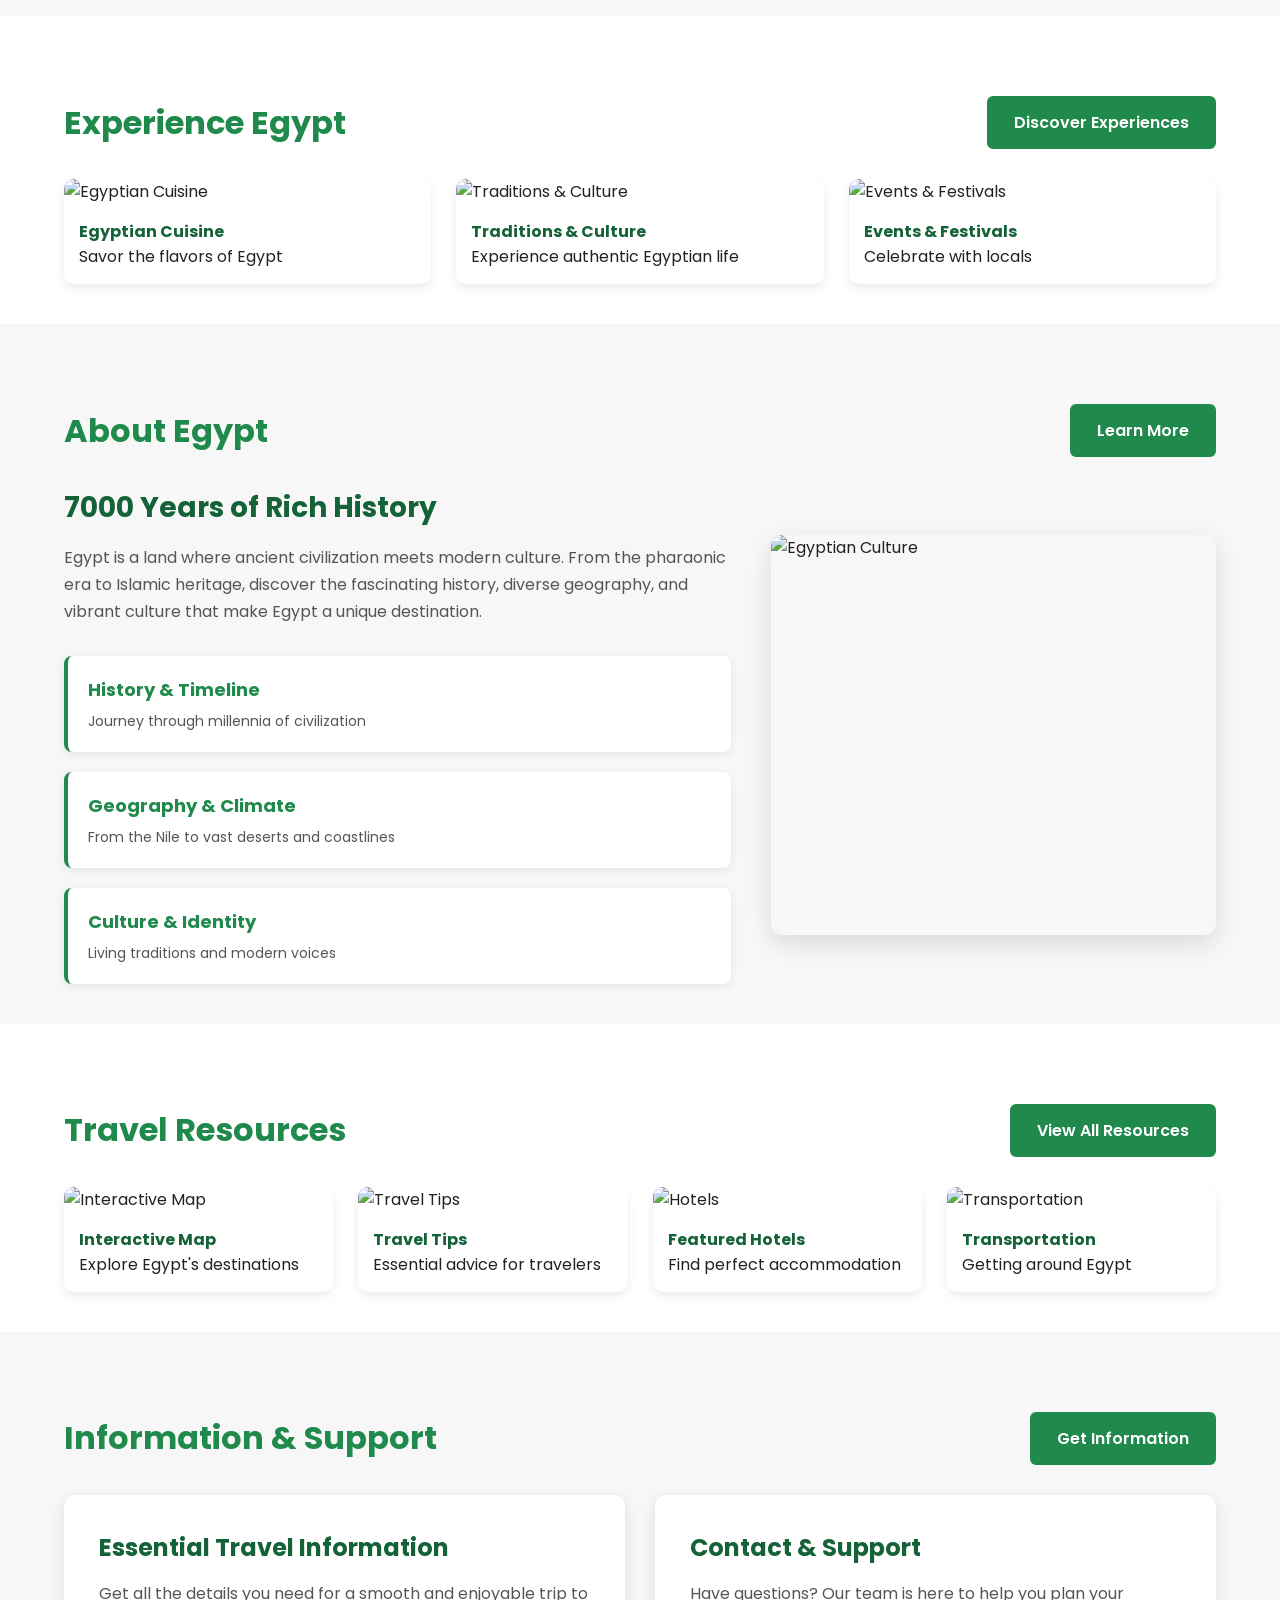
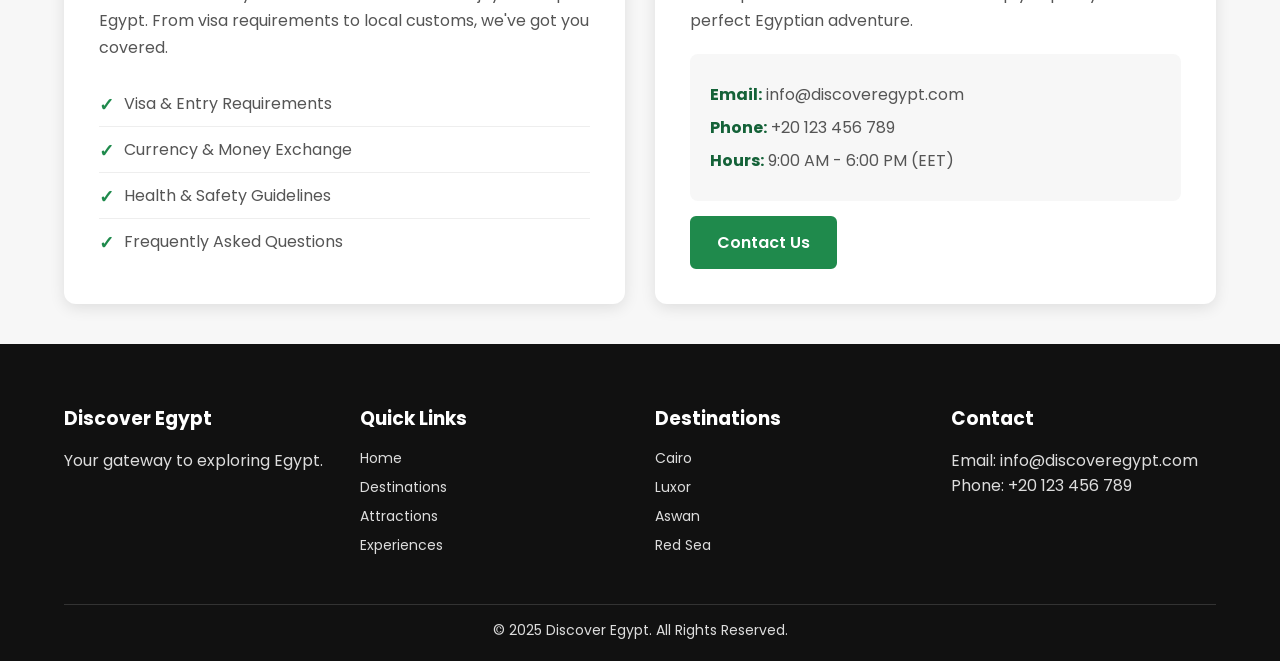
==== commit 1cdc68b1: "home pages updated" ====
--- a/index.html
+++ b/index.html
@@ -5,16 +5,14 @@
   <meta charset="UTF-8" />
   <meta name="viewport" content="width=device-width, initial-scale=1.0" />
   <title>Discover Egypt</title>
-  <link rel="stylesheet" href="styles.css" />
   <link rel="preconnect" href="https://fonts.googleapis.com">
   <link rel="preconnect" href="https://fonts.gstatic.com" crossorigin>
+  <link rel="stylesheet" href="styles.css" />
   <link href="https://fonts.googleapis.com/css2?family=Poppins:wght@300;400;600;700&display=swap" rel="stylesheet">
 
 </head>
 
 <body>
-
-
   <!-- Header -->
   <header>
     <a href="index.html" class="logo">Discover Egypt</a>
@@ -23,9 +21,9 @@
       <a href="pages/about-egypt/About.html">About</a>
       <a href="pages/destinations/destinations.html">Destinations</a>
       <a href="pages/attractions/attractions.html">Attractions</a>
-      <a href="pages/experiences/experiences.html">Experiences</a>
-      <a href="">Resources</a>
-      <a href="pages/information/information.html#contact">Contact</a>
+      <a href="pages/Experience/experience.html">Experiences</a>
+      <a href="pages/resources/resources.html">Resources</a>
+      <a href="pages/information/information.html">Contact</a>
     </nav>
   </header>
 
@@ -34,10 +32,7 @@
     <div class="hero-content">
       <h1>Experience the Magic of Egypt</h1>
       <p>Explore ancient wonders, vibrant cities, and breathtaking landscapes.</p>
-
-    </div>
-
-
+    </div>
   </div>
 
   <!-- Stats Bar -->
@@ -49,88 +44,211 @@
   </div>
 
   <!-- Popular Destinations -->
-  <section>
-    <h2>Popular Destinations</h2>
+  <section id="destinations">
+    <div class="section-header">
+      <h2>Popular Destinations</h2>
+      <a href="pages/destinations/destinations.html" class="btn btn-primary">View All Destinations</a>
+    </div>
     <div class="grid grid-6">
-      <div class="card" data-card-key="cairo"><img
-          src="https://images.unsplash.com/photo-1710211288826-b7df3ab71588?q=80&w=964&auto=format&fit=crop&ixlib=rb-4.1.0&ixid=M3wxMjA3fDB8MHxwaG90by1wYWdlfHx8fGVufDB8fHx8fA%3D%3D">
+      <div class="card">
+        <img src="https://images.unsplash.com/photo-1710211288826-b7df3ab71588?q=80&w=964&auto=format&fit=crop" alt="Cairo">
         <div class="card-body">
           <h4>Cairo</h4>
           <p>50+ attractions</p>
         </div>
       </div>
-      <div class="card" data-card-key="luxor"><img
-          src="https://images.unsplash.com/photo-1587975844610-40f1ad10d07e?q=80&w=871&auto=format&fit=crop&ixlib=rb-4.1.0&ixid=M3wxMjA3fDB8MHxwaG90by1wYWdlfHx8fGVufDB8fHx8fA%3D%3D">
+      <div class="card">
+        <img src="https://images.unsplash.com/photo-1587975844610-40f1ad10d07e?q=80&w=871&auto=format&fit=crop" alt="Luxor">
         <div class="card-body">
           <h4>Luxor</h4>
           <p>40+ attractions</p>
         </div>
       </div>
-      <div class="card" data-card-key="aswan"><img
-          src="https://images.unsplash.com/photo-1644517270263-4112379d97ca?q=80&w=870&auto=format&fit=crop&ixlib=rb-4.1.0&ixid=M3wxMjA3fDB8MHxwaG90by1wYWdlfHx8fGVufDB8fHx8fA%3D%3D">
+      <div class="card">
+        <img src="https://images.unsplash.com/photo-1644517270263-4112379d97ca?q=80&w=870&auto=format&fit=crop" alt="Aswan">
         <div class="card-body">
           <h4>Aswan</h4>
           <p>25+ attractions</p>
         </div>
       </div>
-      <div class="card" data-card-key="redsea"><img
-          src="https://images.unsplash.com/photo-1568575621216-ca74d9a8c687?q=80&w=774&auto=format&fit=crop&ixlib=rb-4.1.0&ixid=M3wxMjA3fDB8MHxwaG90by1wYWdlfHx8fGVufDB8fHx8fA%3D%3D">
+      <div class="card">
+        <img src="https://images.unsplash.com/photo-1568575621216-ca74d9a8c687?q=80&w=774&auto=format&fit=crop" alt="Red Sea">
         <div class="card-body">
           <h4>Red Sea</h4>
           <p>20+ attractions</p>
         </div>
       </div>
-      <div class="card" data-card-key="sinai"><img
-          src="https://images.unsplash.com/photo-1661270288617-f3168c7a18be?q=80&w=870&auto=format&fit=crop&ixlib=rb-4.1.0&ixid=M3wxMjA3fDB8MHxwaG90by1wYWdlfHx8fGVufDB8fHx8fA%3D%3D">
+      <div class="card">
+        <img src="https://images.unsplash.com/photo-1661270288617-f3168c7a18be?q=80&w=870&auto=format&fit=crop" alt="Sinai">
         <div class="card-body">
           <h4>Sinai</h4>
           <p>15+ attractions</p>
         </div>
       </div>
+      <div class="card">
+        <img src="https://images.unsplash.com/photo-1552465011-b4e21bf6e79a?q=80&w=800&auto=format&fit=crop" alt="Alexandria">
+        <div class="card-body">
+          <h4>Alexandria</h4>
+          <p>30+ attractions</p>
+        </div>
+      </div>
     </div>
   </section>
 
   <!-- Must-See Attractions -->
-  <section>
-    <h2>Must-See Attractions</h2>
+  <section id="attractions" style="background: var(--light);">
+    <div class="section-header">
+      <h2>Must-See Attractions</h2>
+      <a href="pages/attractions/attractions.html" class="btn btn-primary">Explore All Attractions</a>
+    </div>
     <div class="grid grid-4">
-      <div class="card" style="grid-column:span 2;" data-card-key="pyramids-giza">
-        <img
-          src="https://images.unsplash.com/photo-1541769740-098e80269166?q=80&w=794&auto=format&fit=crop&ixlib=rb-4.1.0&ixid=M3wxMjA3fDB8MHxwaG90by1wYWdlfHx8fGVufDB8fHx8fA%3D%3D">
+      <div class="card" style="grid-column:span 2;">
+        <img src="https://images.unsplash.com/photo-1541769740-098e80269166?q=80&w=794&auto=format&fit=crop" alt="Pyramids of Giza">
         <div class="card-body">
           <h3>Pyramids of Giza</h3>
         </div>
       </div>
-      <div class="card" data-card-key="karnak-temple"><img
-          src="https://images.unsplash.com/photo-1663601896596-ee0f9daac04c?q=80&w=1032&auto=format&fit=crop&ixlib=rb-4.1.0&ixid=M3wxMjA3fDB8MHxwaG90by1wYWdlfHx8fGVufDB8fHx8fA%3D%3D">
+      <div class="card">
+        <img src="https://images.unsplash.com/photo-1663601896596-ee0f9daac04c?q=80&w=1032&auto=format&fit=crop" alt="Karnak Temple">
         <div class="card-body">Karnak Temple</div>
       </div>
-      <div class="card" data-card-key="edfu-temple"><img
-          src="https://images.unsplash.com/photo-1557640047-75c97a5f1ea4?q=80&w=895&auto=format&fit=crop&ixlib=rb-4.1.0&ixid=M3wxMjA3fDB8MHxwaG90by1wYWdlfHx8fGVufDB8fHx8fA%3D%3D">
-        <div class="card-body">Edfu Temple
-        </div>
-      </div>
-      <div class="card" data-card-key="al-azhar-mosque"><img
-          src="https://images.unsplash.com/photo-1760973519064-fc146406c871?q=80&w=870&auto=format&fit=crop&ixlib=rb-4.1.0&ixid=M3wxMjA3fDB8MHxwaG90by1wYWdlfHx8fGVufDB8fHx8fA%3D%3D">
+      <div class="card">
+        <img src="https://images.unsplash.com/photo-1557640047-75c97a5f1ea4?q=80&w=895&auto=format&fit=crop" alt="Edfu Temple">
+        <div class="card-body">Edfu Temple</div>
+      </div>
+      <div class="card">
+        <img src="https://images.unsplash.com/photo-1760973519064-fc146406c871?q=80&w=870&auto=format&fit=crop" alt="Al-Azhar Mosque">
         <div class="card-body">Al-Azhar Mosque</div>
       </div>
     </div>
   </section>
 
   <!-- Experience Egypt -->
-  <section>
-    <h2>Experience Egypt</h2>
+  <section id="experiences">
+    <div class="section-header">
+      <h2>Experience Egypt</h2>
+      <a href="pages/Experience/experience.html" class="btn btn-primary">Discover Experiences</a>
+    </div>
     <div class="grid grid-3">
-      <div class="card" data-card-key="egyptian-cuisine"><img
-          src="https://encrypted-tbn0.gstatic.com/images?q=tbn:ANd9GcRutwoFAMGiBYYudVaVljI_EJWD6Njbiil3AsA520cEIspyPs7y8ZnjxVe3uP-BN_KBZIMoJg&s=10">
-        <div class="card-body">Egyptian Cuisine</div>
-      </div>
-      <div class="card" data-card-key="traditions-culture"><img
-          src="https://unitedguidestravel.com/wp-content/uploads/2023/03/ramadan-in-egypt-celebrations-800x500.jpg">
-        <div class="card-body">Traditions & Culture</div>
-      </div>
-      <div class="card" data-card-key="events-festivals"><img src="https://www.egypttoday.com/siteimages/Larg/20251102125800580.jpg">
-        <div class="card-body">Events & Festivals</div>
+      <div class="card">
+        <img src="https://images.unsplash.com/photo-1606787366850-de6330128bfc?q=80&w=800&auto=format&fit=crop" alt="Egyptian Cuisine">
+        <div class="card-body">
+          <h4>Egyptian Cuisine</h4>
+          <p>Savor the flavors of Egypt</p>
+        </div>
+      </div>
+      <div class="card">
+        <img src="https://images.unsplash.com/photo-1578895101408-1a36b834405b?q=80&w=800&auto=format&fit=crop" alt="Traditions & Culture">
+        <div class="card-body">
+          <h4>Traditions & Culture</h4>
+          <p>Experience authentic Egyptian life</p>
+        </div>
+      </div>
+      <div class="card">
+        <img src="https://images.unsplash.com/photo-1533174072545-7a4b6ad7a6c3?q=80&w=800&auto=format&fit=crop" alt="Events & Festivals">
+        <div class="card-body">
+          <h4>Events & Festivals</h4>
+          <p>Celebrate with locals</p>
+        </div>
+      </div>
+    </div>
+  </section>
+
+  <!-- About Egypt -->
+  <section id="about" style="background: var(--light);">
+    <div class="section-header">
+      <h2>About Egypt</h2>
+      <a href="pages/about-egypt/About.html" class="btn btn-primary">Learn More</a>
+    </div>
+    <div class="about-preview">
+      <div class="about-content">
+        <h3>7000 Years of Rich History</h3>
+        <p>Egypt is a land where ancient civilization meets modern culture. From the pharaonic era to Islamic heritage, discover the fascinating history, diverse geography, and vibrant culture that make Egypt a unique destination.</p>
+        <div class="about-highlights">
+          <div class="about-item">
+            <h4>History & Timeline</h4>
+            <p>Journey through millennia of civilization</p>
+          </div>
+          <div class="about-item">
+            <h4>Geography & Climate</h4>
+            <p>From the Nile to vast deserts and coastlines</p>
+          </div>
+          <div class="about-item">
+            <h4>Culture & Identity</h4>
+            <p>Living traditions and modern voices</p>
+          </div>
+        </div>
+      </div>
+      <div class="about-image">
+        <img src="https://images.unsplash.com/photo-1568322445389-f64ac2515020?q=80&w=1000&auto=format&fit=crop" alt="Egyptian Culture">
+      </div>
+    </div>
+  </section>
+
+  <!-- Resources -->
+  <section id="resources">
+    <div class="section-header">
+      <h2>Travel Resources</h2>
+      <a href="pages/resources/resources.html" class="btn btn-primary">View All Resources</a>
+    </div>
+    <div class="grid grid-4">
+      <div class="card">
+        <img src="https://images.unsplash.com/photo-1524661135-423995f22d0b?q=80&w=800&auto=format&fit=crop" alt="Interactive Map">
+        <div class="card-body">
+          <h4>Interactive Map</h4>
+          <p>Explore Egypt's destinations</p>
+        </div>
+      </div>
+      <div class="card">
+        <img src="https://images.unsplash.com/photo-1488646953014-85cb44e25828?q=80&w=800&auto=format&fit=crop" alt="Travel Tips">
+        <div class="card-body">
+          <h4>Travel Tips</h4>
+          <p>Essential advice for travelers</p>
+        </div>
+      </div>
+      <div class="card">
+        <img src="https://images.unsplash.com/photo-1566073771259-6a8506099945?q=80&w=800&auto=format&fit=crop" alt="Hotels">
+        <div class="card-body">
+          <h4>Featured Hotels</h4>
+          <p>Find perfect accommodation</p>
+        </div>
+      </div>
+      <div class="card">
+        <img src="https://images.unsplash.com/photo-1569163139394-de4798aa62b6?q=80&w=800&auto=format&fit=crop" alt="Transportation">
+        <div class="card-body">
+          <h4>Transportation</h4>
+          <p>Getting around Egypt</p>
+        </div>
+      </div>
+    </div>
+  </section>
+
+  <!-- Information & Contact -->
+  <section id="contact" style="background: var(--light);">
+    <div class="section-header">
+      <h2>Information & Support</h2>
+      <a href="pages/information/information.html" class="btn btn-primary">Get Information</a>
+    </div>
+    <div class="info-preview">
+      <div class="info-card-large">
+        <h3>Essential Travel Information</h3>
+        <p>Get all the details you need for a smooth and enjoyable trip to Egypt. From visa requirements to local customs, we've got you covered.</p>
+        <ul class="info-list">
+          <li>Visa & Entry Requirements</li>
+          <li>Currency & Money Exchange</li>
+          <li>Health & Safety Guidelines</li>
+          <li>Frequently Asked Questions</li>
+        </ul>
+      </div>
+      <div class="info-card-large">
+        <h3>Contact & Support</h3>
+        <p>Have questions? Our team is here to help you plan your perfect Egyptian adventure.</p>
+        <div class="contact-details">
+          <p><strong>Email:</strong> info@discoveregypt.com</p>
+          <p><strong>Phone:</strong> +20 123 456 789</p>
+          <p><strong>Hours:</strong> 9:00 AM - 6:00 PM (EET)</p>
+        </div>
+        <a href="pages/information/information.html#contact-form" class="btn btn-primary" style="margin-top: 15px; display: inline-block;">Contact Us</a>
       </div>
     </div>
   </section>
@@ -139,26 +257,31 @@
   <footer>
     <div class="footer-grid">
       <div>
-        <h3>Explore-Egypt</h3>
+        <h3>Discover Egypt</h3>
         <p>Your gateway to exploring Egypt.</p>
       </div>
       <div>
-        <h3>Quick Links</h3><a href="index.html">Home</a><a
-          href="pages/destinations/destinations.html">Destinations</a><a
-          href="pages/attractions/attractions.html">Attractions</a>
-      </div>
-      <div>
-        <h3>Destinations</h3><a href="#">Cairo</a><a href="#">Luxor</a><a href="#">Aswan</a>
+        <h3>Quick Links</h3>
+        <a href="#">Home</a>
+        <a href="#destinations">Destinations</a>
+        <a href="#attractions">Attractions</a>
+        <a href="#experiences">Experiences</a>
+      </div>
+      <div>
+        <h3>Destinations</h3>
+        <a href="#">Cairo</a>
+        <a href="#">Luxor</a>
+        <a href="#">Aswan</a>
+        <a href="#">Red Sea</a>
       </div>
       <div>
         <h3>Contact</h3>
-        <p>Email: info@egypt.com</p>
+        <p>Email: info@discoveregypt.com</p>
         <p>Phone: +20 123 456 789</p>
       </div>
     </div>
     <div class="copyright">© 2025 Discover Egypt. All Rights Reserved.</div>
   </footer>
-
 </body>
 
 </html>
--- a/styles.css
+++ b/styles.css
@@ -21,7 +21,6 @@
       --light: #f7f7f7;
       --gray: #555;
     }
-
 
     /* Header */
     header {
@@ -30,6 +29,10 @@
       justify-content: space-between;
       align-items: center;
       border-bottom: 1px solid #eee;
+      background: #fff;
+      position: sticky;
+      top: 0;
+      z-index: 1000;
     }
 
     header .logo {
@@ -44,22 +47,17 @@
       color: #333;
       font-weight: 500;
       text-decoration: none;
+      transition: color 0.3s;
     }
 
     header nav a:hover {
       color: var(--green);
       text-decoration: none;
-    }
-
-    header .search {
-      font-size: 20px;
-      cursor: pointer;
-      color: var(--green);
     }
 
     /* Hero */
     .hero {
-      background: url('https://images.unsplash.com/photo-1597500993730-613ee0eab73b?q=80&w=870&auto=format&fit=crop&ixlib=rb-4.1.0&ixid=M3wxMjA3fDB8MHxwaG90by1wYWdlfHx8fGVufDB8fHx8fA%3D%3D') center/cover no-repeat;
+      background: linear-gradient(rgba(0,0,0,0.3), rgba(0,0,0,0.3)), url('https://images.unsplash.com/photo-1609101111377-715d8006a8f4?q=80&w=1328&auto=format&fit=crop&ixlib=rb-4.1.0&ixid=M3wxMjA3fDB8MHxwaG90by1wYWdlfHx8fGVufDB8fHx8fA%3D%3D') center/cover no-repeat;
       height: 70vh;
       display: flex;
       align-items: center;
@@ -76,11 +74,13 @@
       font-size: 48px;
       font-weight: 700;
       line-height: 1.2;
+      text-shadow: 2px 2px 4px rgba(0,0,0,0.5);
     }
 
     .hero p {
       margin: 15px 0 25px;
       font-size: 18px;
+      text-shadow: 1px 1px 2px rgba(0,0,0,0.5);
     }
 
     .btn {
@@ -88,19 +88,48 @@
       padding: 12px 25px;
       border-radius: 6px;
       font-weight: 600;
+      transition: all 0.3s ease;
     }
 
     .btn-primary {
       background: var(--green);
       color: #fff;
+      border: 2px solid var(--green);
+    }
+
+    .btn-primary:hover {
+      background: var(--dark-green);
+      border-color: var(--dark-green);
+      transform: translateY(-2px);
+      box-shadow: 0 4px 12px rgba(31, 138, 76, 0.3);
     }
 
     .btn-outline {
       border: 2px solid #fff;
       color: #fff;
       margin-left: 10px;
-    }
-
+      background: transparent;
+    }
+
+    .btn-outline:hover {
+      background: rgba(255, 255, 255, 0.1);
+    }
+
+    /* Stats Bar */
+    .stats {
+      background: var(--light);
+      display: grid;
+      grid-template-columns: repeat(4, 1fr);
+      text-align: center;
+      padding: 30px 5%;
+      gap: 20px;
+    }
+
+    .stats div {
+      font-size: 20px;
+      font-weight: 600;
+      color: var(--green);
+    }
 
     /* Sections */
     section {
@@ -111,6 +140,28 @@
       font-size: 32px;
       margin-bottom: 20px;
       color: var(--green);
+    }
+
+    h4 {
+      color: var(--dark-green);
+    }
+
+    /* Section Header with CTA */
+    .section-header {
+      display: flex;
+      justify-content: space-between;
+      align-items: center;
+      margin-bottom: 30px;
+      flex-wrap: wrap;
+      gap: 15px;
+    }
+
+    .section-header h2 {
+      margin-bottom: 0;
+    }
+
+    .section-header .btn {
+      white-space: nowrap;
     }
 
     /* Cards Grid */
@@ -136,11 +187,13 @@
       overflow: hidden;
       background: #fff;
       box-shadow: 0 4px 10px rgba(0, 0, 0, 0.08);
-      transition: 0.3s;
+      transition: transform 0.3s ease, box-shadow 0.3s ease;
+      cursor: pointer;
     }
 
     .card:hover {
       transform: translateY(-5px);
+      box-shadow: 0 8px 20px rgba(0, 0, 0, 0.12);
     }
 
     .card img {
@@ -153,37 +206,144 @@
       padding: 15px;
     }
 
-    /* Stats Bar */
-    .stats {
+    /* About Preview Section */
+    .about-preview {
+      display: grid;
+      grid-template-columns: 1.5fr 1fr;
+      gap: 40px;
+      align-items: center;
+      margin-top: 30px;
+    }
+
+    .about-content h3 {
+      font-size: 28px;
+      color: var(--dark-green);
+      margin-bottom: 15px;
+    }
+
+    .about-content > p {
+      font-size: 16px;
+      color: var(--gray);
+      line-height: 1.7;
+      margin-bottom: 30px;
+    }
+
+    .about-highlights {
+      display: grid;
+      gap: 20px;
+    }
+
+    .about-item {
+      background: #fff;
+      padding: 20px;
+      border-radius: 8px;
+      border-left: 4px solid var(--green);
+      box-shadow: 0 2px 8px rgba(0,0,0,0.08);
+      transition: transform 0.3s ease;
+    }
+
+    .about-item:hover {
+      transform: translateX(5px);
+    }
+
+    .about-item h4 {
+      color: var(--green);
+      font-size: 18px;
+      margin-bottom: 8px;
+    }
+
+    .about-item p {
+      color: var(--gray);
+      font-size: 14px;
+      margin: 0;
+    }
+
+    .about-image {
+      border-radius: 12px;
+      overflow: hidden;
+      box-shadow: 0 8px 24px rgba(0,0,0,0.12);
+      height: 400px;
+    }
+
+    .about-image img {
+      width: 100%;
+      height: 100%;
+      object-fit: cover;
+      display: block;
+    }
+
+    /* Info Preview Section */
+    .info-preview {
+      display: grid;
+      grid-template-columns: repeat(2, 1fr);
+      gap: 30px;
+      margin-top: 30px;
+    }
+
+    .info-card-large {
+      background: #fff;
+      padding: 35px;
+      border-radius: 12px;
+      box-shadow: 0 4px 15px rgba(0,0,0,0.1);
+      transition: transform 0.3s ease;
+    }
+
+    .info-card-large:hover {
+      transform: translateY(-5px);
+    }
+
+    .info-card-large h3 {
+      color: var(--dark-green);
+      font-size: 24px;
+      margin-bottom: 15px;
+    }
+
+    .info-card-large > p {
+      color: var(--gray);
+      line-height: 1.7;
+      margin-bottom: 20px;
+    }
+
+    .info-list {
+      list-style: none;
+      padding: 0;
+    }
+
+    .info-list li {
+      padding: 10px 0;
+      color: var(--gray);
+      border-bottom: 1px solid #eee;
+      position: relative;
+      padding-left: 25px;
+    }
+
+    .info-list li:before {
+      content: "✓";
+      position: absolute;
+      left: 0;
+      color: var(--green);
+      font-weight: bold;
+      font-size: 18px;
+    }
+
+    .info-list li:last-child {
+      border-bottom: none;
+    }
+
+    .contact-details {
       background: var(--light);
-      display: grid;
-      grid-template-columns: repeat(4, 1fr);
-      text-align: center;
-      padding: 30px 5%;
-    }
-
-    .stats div {
-      font-size: 20px;
-      font-weight: 600;
-      color: var(--green);
-    }
-
-    /* CTA */
-    .cta {
-      background: var(--green);
-      color: #fff;
-      text-align: center;
-      padding: 60px 5%;
-      border-radius: 10px;
-    }
-
-    .cta h2 {
-      color: #fff;
-      margin-bottom: 20px;
-    }
-
-    .cta .btn-outline {
-      border-color: #fff;
+      padding: 20px;
+      border-radius: 8px;
+      margin-top: 15px;
+    }
+
+    .contact-details p {
+      margin: 8px 0;
+      color: var(--gray);
+    }
+
+    .contact-details strong {
+      color: var(--dark-green);
     }
 
     /* Footer */
@@ -209,6 +369,11 @@
       display: block;
       margin-bottom: 8px;
       font-size: 14px;
+      transition: color 0.3s;
+    }
+
+    footer a:hover {
+      color: var(--green);
     }
 
     .copyright {
@@ -217,4 +382,61 @@
       margin-top: 40px;
       padding-top: 15px;
       font-size: 14px;
-    }+    }
+
+    /* Responsive Design */
+    @media (max-width: 768px) {
+      .hero h1 {
+        font-size: 32px;
+      }
+
+      .hero p {
+        font-size: 16px;
+      }
+
+      .stats {
+        grid-template-columns: repeat(2, 1fr);
+      }
+
+      .about-preview,
+      .info-preview {
+        grid-template-columns: 1fr;
+      }
+
+      .about-image {
+        height: 300px;
+      }
+
+      .section-header {
+        flex-direction: column;
+        align-items: flex-start;
+      }
+
+      .section-header .btn {
+        width: 100%;
+        text-align: center;
+      }
+
+      header nav {
+        display: none;
+      }
+    }
+
+    @media (max-width: 480px) {
+      .hero {
+        height: 50vh;
+      }
+
+      .hero h1 {
+        font-size: 24px;
+      }
+
+      .stats {
+        grid-template-columns: 1fr;
+      }
+
+      .stats div {
+        font-size: 18px;
+      }
+    }
+  
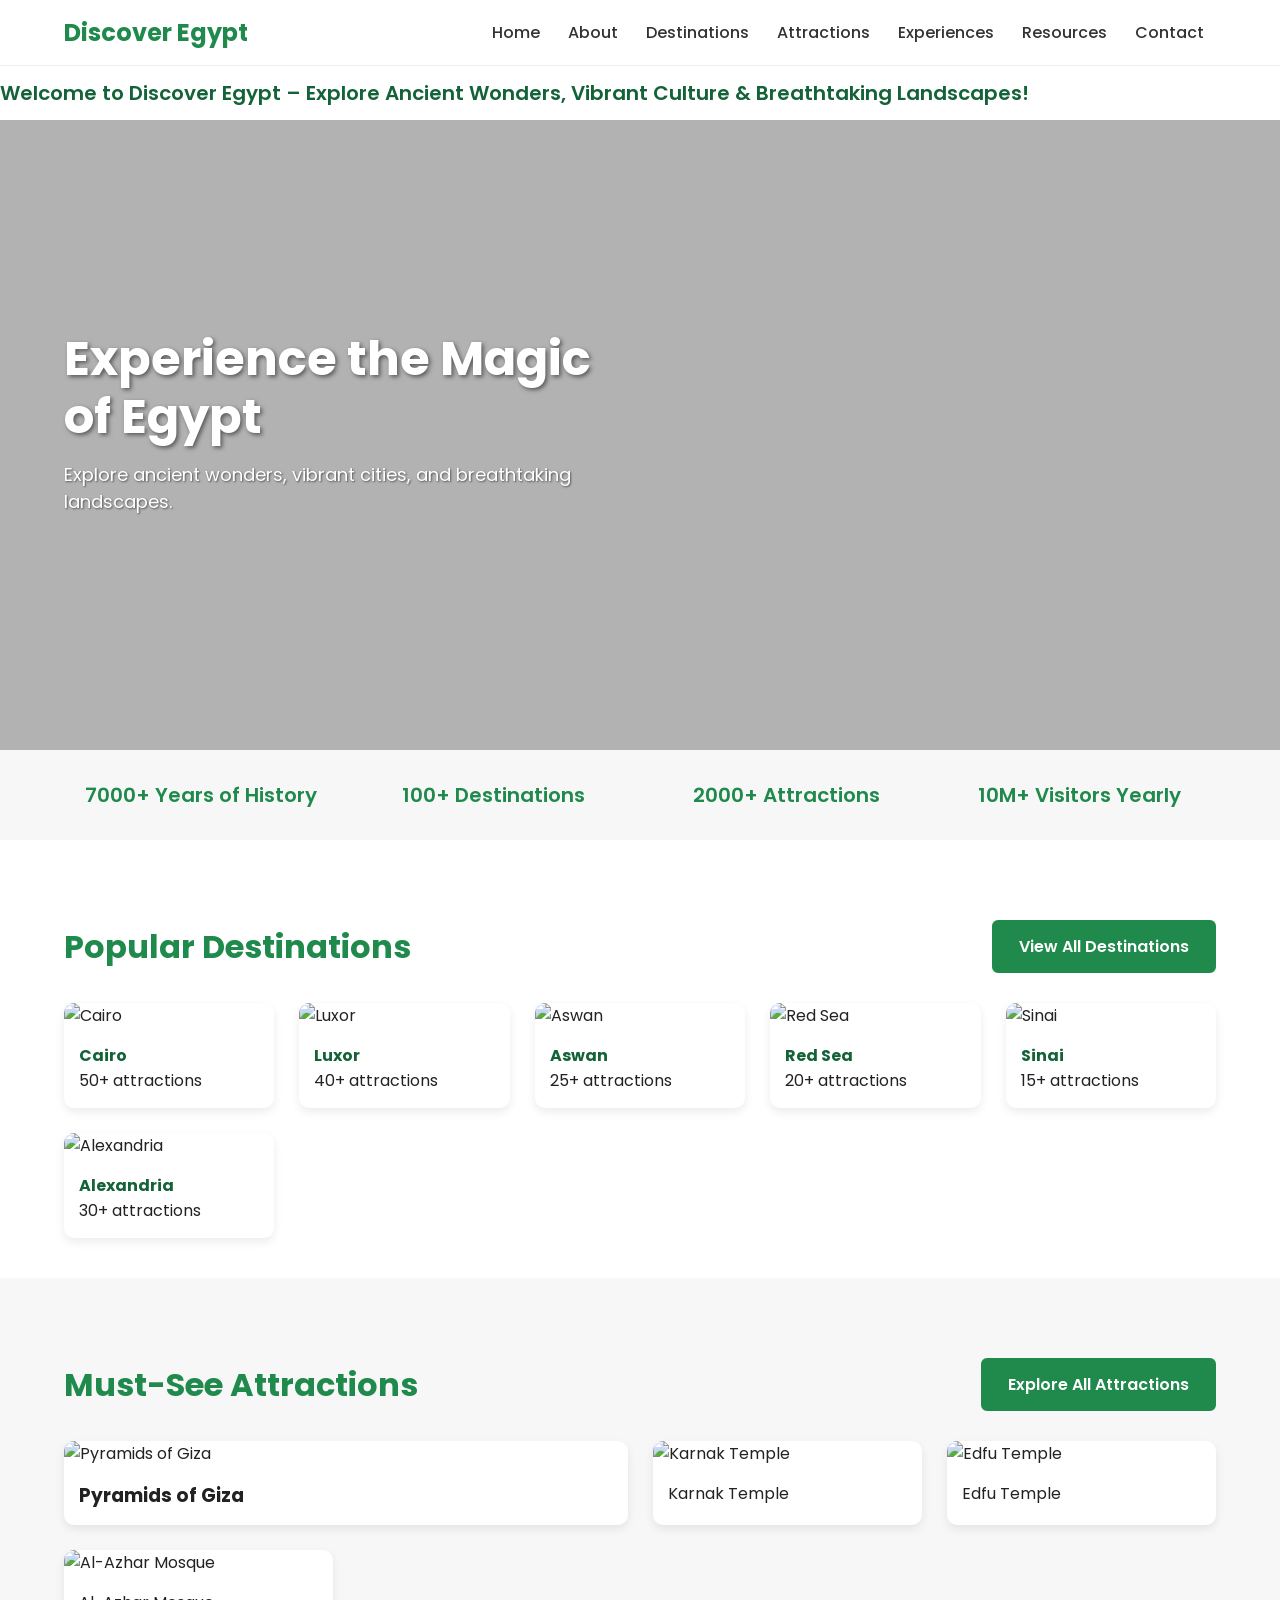
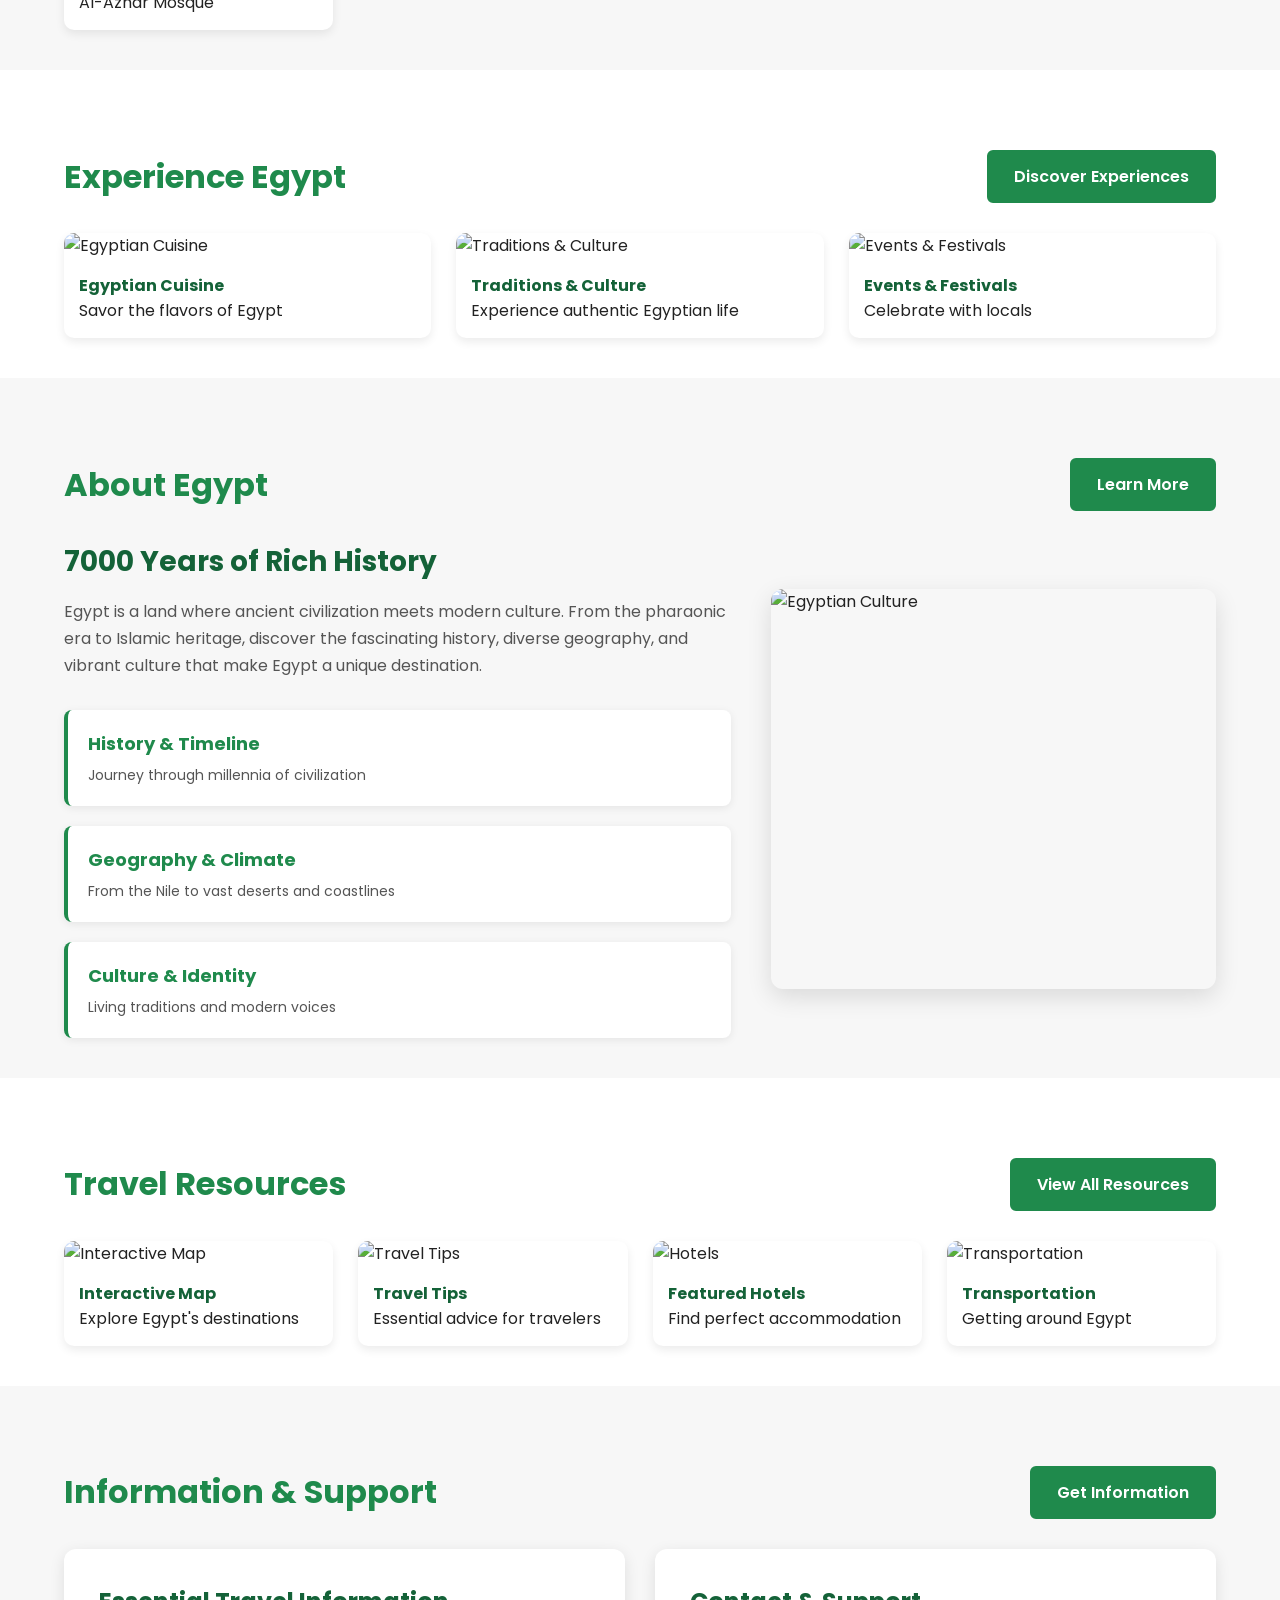
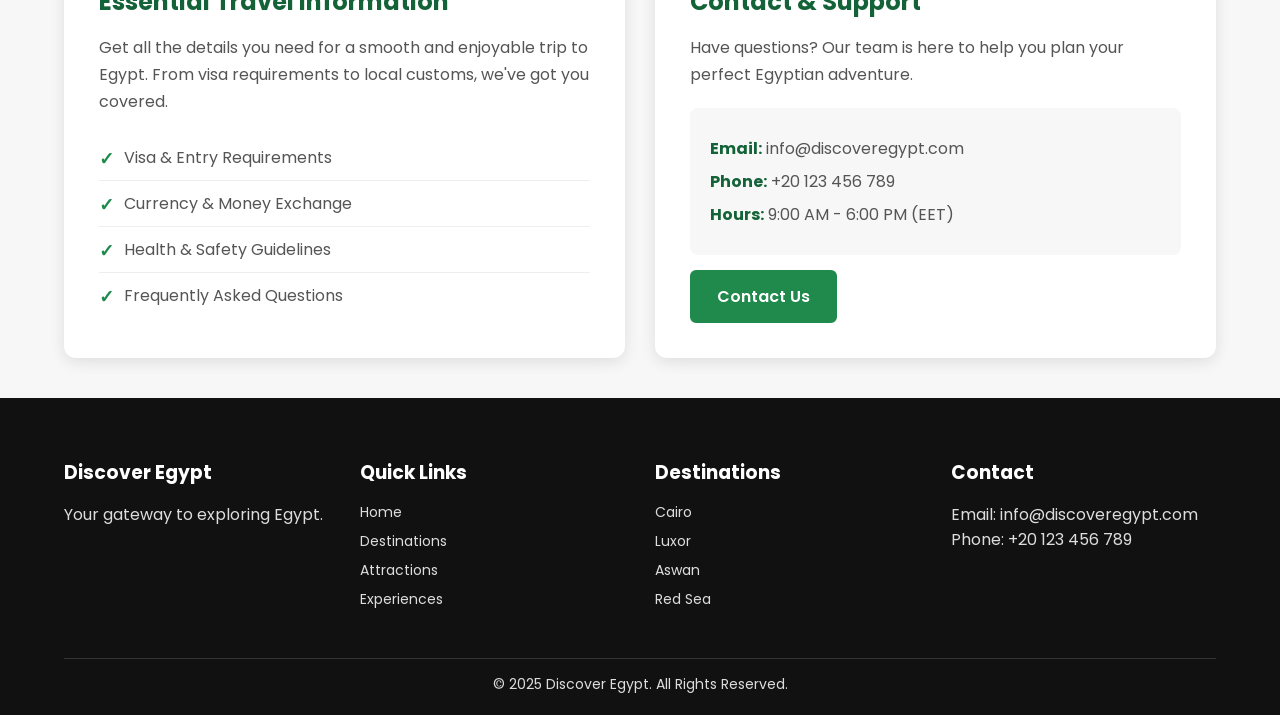
==== commit aa26580a: "marquee and animation" ====
--- a/index.html
+++ b/index.html
@@ -13,6 +13,7 @@
 </head>
 
 <body>
+  
   <!-- Header -->
   <header>
     <a href="index.html" class="logo">Discover Egypt</a>
@@ -27,6 +28,13 @@
     </nav>
   </header>
 
+  <!-- Hero Marquee -->
+  <div class="marquee-container">
+    <div class="marquee-text">
+      Welcome to Discover Egypt – Explore Ancient Wonders, Vibrant Culture & Breathtaking Landscapes!
+    </div>
+  </div>
+
   <!-- Hero Section -->
   <div class="hero">
     <div class="hero-content">
@@ -86,7 +94,7 @@
         </div>
       </div>
       <div class="card">
-        <img src="https://images.unsplash.com/photo-1552465011-b4e21bf6e79a?q=80&w=800&auto=format&fit=crop" alt="Alexandria">
+        <img src="https://plus.unsplash.com/premium_photo-1697729551140-0ba80e1e4a4b?q=80&w=870&auto=format&fit=crop&ixlib=rb-4.1.0&ixid=M3wxMjA3fDB8MHxwaG90by1wYWdlfHx8fGVufDB8fHx8fA%3D%3D" alt="Alexandria">
         <div class="card-body">
           <h4>Alexandria</h4>
           <p>30+ attractions</p>
@@ -131,7 +139,7 @@
     </div>
     <div class="grid grid-3">
       <div class="card">
-        <img src="https://images.unsplash.com/photo-1606787366850-de6330128bfc?q=80&w=800&auto=format&fit=crop" alt="Egyptian Cuisine">
+        <img src="https://media.istockphoto.com/id/2202824359/photo/cairo-egypt.webp?a=1&b=1&s=612x612&w=0&k=20&c=UaQeU9jPC8Q_X8FVHpVFpskjLPj8RS_2I29vwwBn1Z0=" alt="Egyptian Cuisine">
         <div class="card-body">
           <h4>Egyptian Cuisine</h4>
           <p>Savor the flavors of Egypt</p>
@@ -214,7 +222,7 @@
         </div>
       </div>
       <div class="card">
-        <img src="https://images.unsplash.com/photo-1569163139394-de4798aa62b6?q=80&w=800&auto=format&fit=crop" alt="Transportation">
+        <img src="https://plus.unsplash.com/premium_photo-1661884747279-f27b1574932a?q=80&w=976&auto=format&fit=crop&ixlib=rb-4.1.0&ixid=M3wxMjA3fDB8MHxwaG90by1wYWdlfHx8fGVufDB8fHx8fA%3D%3D" alt="Transportation">
         <div class="card-body">
           <h4>Transportation</h4>
           <p>Getting around Egypt</p>
--- a/styles.css
+++ b/styles.css
@@ -55,9 +55,45 @@
       text-decoration: none;
     }
 
+
+    /* marquee */
+    .marquee-container {
+      width: 100%;
+      overflow: hidden;
+      padding: 12px 0;
+      position: relative;
+    }
+
+    .marquee-text {
+      display: inline-block;
+      color: var(--dark-green);
+      font-size: 20px;
+      font-weight: 600;
+      white-space: nowrap;
+      animation: marquee 15s linear infinite;
+      cursor: pointer;
+    }
+
+
+    .marquee-text:hover {
+      animation-play-state: paused;
+    }
+
+
+    @keyframes marquee {
+      from {
+        transform: translateX(100%);
+      }
+
+      to {
+        transform: translateX(-100%);
+      }
+    }
+
+
     /* Hero */
     .hero {
-      background: linear-gradient(rgba(0,0,0,0.3), rgba(0,0,0,0.3)), url('https://images.unsplash.com/photo-1609101111377-715d8006a8f4?q=80&w=1328&auto=format&fit=crop&ixlib=rb-4.1.0&ixid=M3wxMjA3fDB8MHxwaG90by1wYWdlfHx8fGVufDB8fHx8fA%3D%3D') center/cover no-repeat;
+      background: linear-gradient(rgba(0, 0, 0, 0.3), rgba(0, 0, 0, 0.3)), url('https://images.unsplash.com/photo-1609101111377-715d8006a8f4?q=80&w=1328&auto=format&fit=crop&ixlib=rb-4.1.0&ixid=M3wxMjA3fDB8MHxwaG90by1wYWdlfHx8fGVufDB8fHx8fA%3D%3D') center/cover no-repeat;
       height: 70vh;
       display: flex;
       align-items: center;
@@ -74,13 +110,13 @@
       font-size: 48px;
       font-weight: 700;
       line-height: 1.2;
-      text-shadow: 2px 2px 4px rgba(0,0,0,0.5);
+      text-shadow: 2px 2px 4px rgba(0, 0, 0, 0.5);
     }
 
     .hero p {
       margin: 15px 0 25px;
       font-size: 18px;
-      text-shadow: 1px 1px 2px rgba(0,0,0,0.5);
+      text-shadow: 1px 1px 2px rgba(0, 0, 0, 0.5);
     }
 
     .btn {
@@ -221,7 +257,7 @@
       margin-bottom: 15px;
     }
 
-    .about-content > p {
+    .about-content>p {
       font-size: 16px;
       color: var(--gray);
       line-height: 1.7;
@@ -238,7 +274,7 @@
       padding: 20px;
       border-radius: 8px;
       border-left: 4px solid var(--green);
-      box-shadow: 0 2px 8px rgba(0,0,0,0.08);
+      box-shadow: 0 2px 8px rgba(0, 0, 0, 0.08);
       transition: transform 0.3s ease;
     }
 
@@ -261,7 +297,7 @@
     .about-image {
       border-radius: 12px;
       overflow: hidden;
-      box-shadow: 0 8px 24px rgba(0,0,0,0.12);
+      box-shadow: 0 8px 24px rgba(0, 0, 0, 0.12);
       height: 400px;
     }
 
@@ -284,7 +320,7 @@
       background: #fff;
       padding: 35px;
       border-radius: 12px;
-      box-shadow: 0 4px 15px rgba(0,0,0,0.1);
+      box-shadow: 0 4px 15px rgba(0, 0, 0, 0.1);
       transition: transform 0.3s ease;
     }
 
@@ -298,7 +334,7 @@
       margin-bottom: 15px;
     }
 
-    .info-card-large > p {
+    .info-card-large>p {
       color: var(--gray);
       line-height: 1.7;
       margin-bottom: 20px;
@@ -439,4 +475,4 @@
         font-size: 18px;
       }
     }
-  +    
